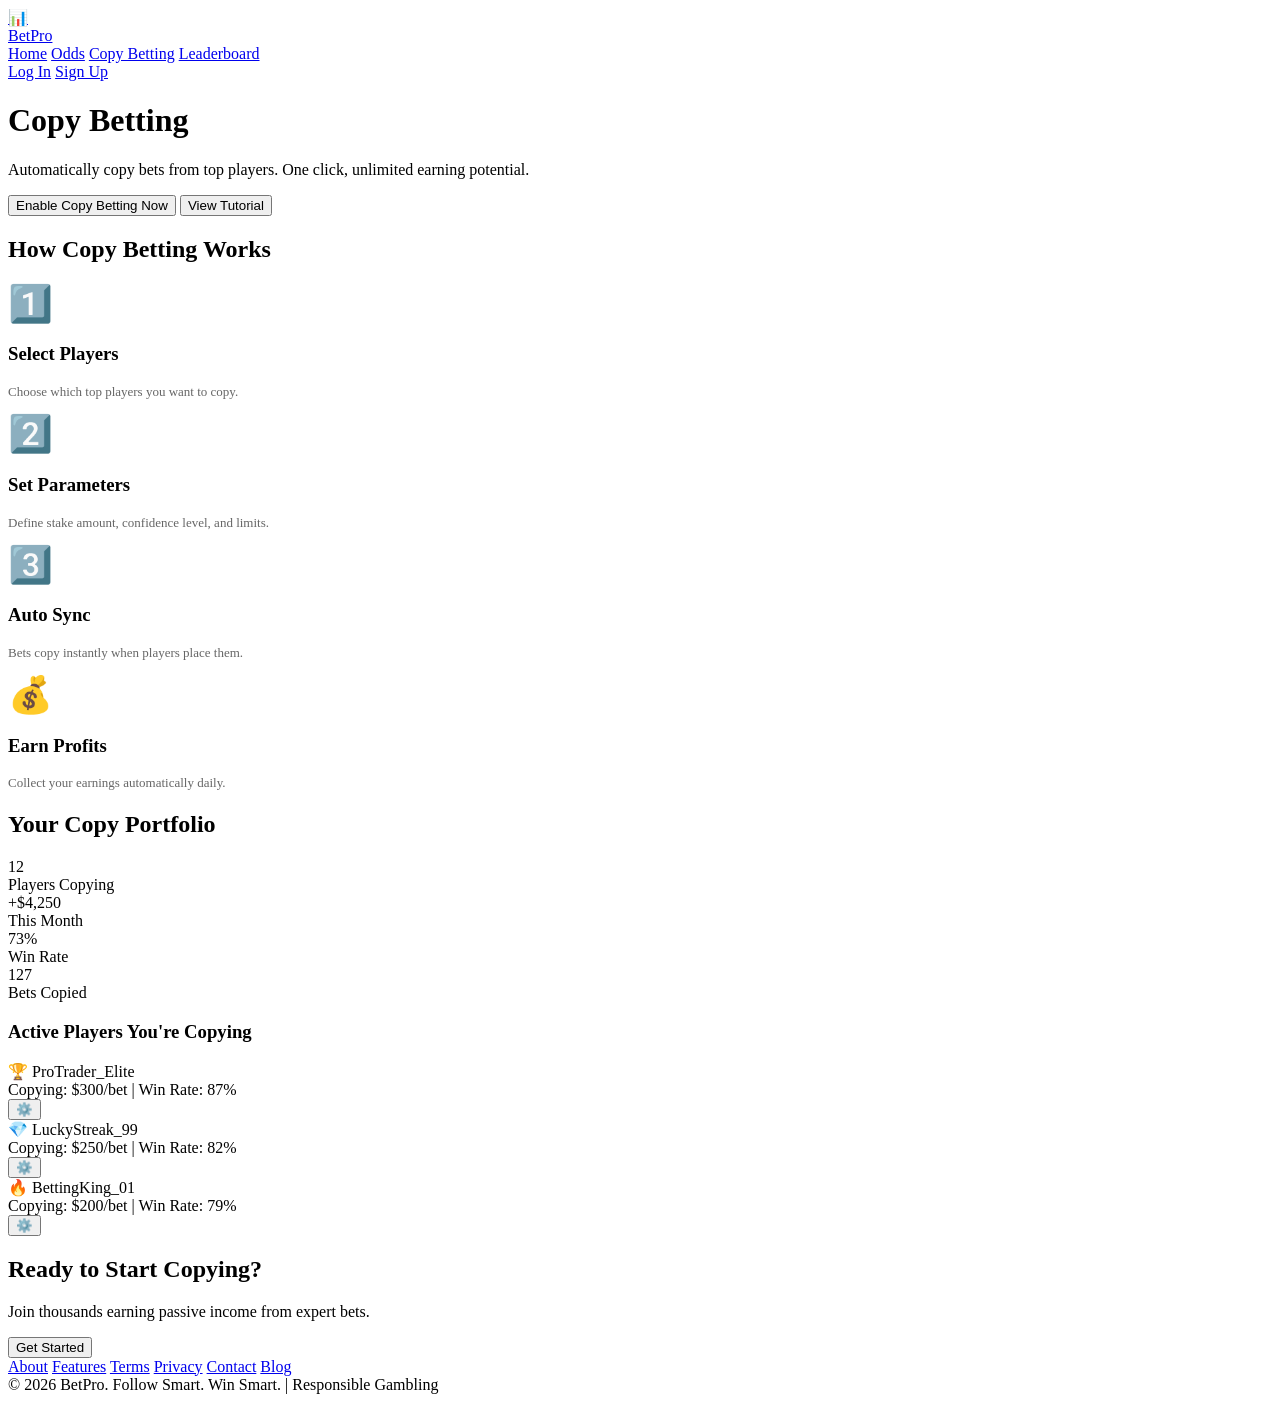
==== copy-betting.html @ 1525efdb "Add files via upload added files today e" ====
<!DOCTYPE html>
<html lang="en">
  <head>
    <meta charset="UTF-8" />
    <meta name="viewport" content="width=device-width, initial-scale=1.0" />
    <title>Copy Betting | BetPro - Automated Betting Strategy</title>
    <meta name="description" content="Automatically copy bets from top-performing players on BetPro. One click, unlimited earning potential." />
    <link rel="stylesheet" href="css/styles.css" />
  </head>
  <body>
    <header>
      <a href="index.html" class="logo">
        <div class="logo-icon">📊</div><span>BetPro</span>
      </a>
      <nav>
        <a href="index.html">Home</a>
        <a href="odds.html">Odds</a>
        <a href="copy-betting.html" class="active">Copy Betting</a>
        <a href="leaderboard.html">Leaderboard</a>
      </nav>
      <div class="nav-buttons">
        <a href="login.html" class="btn-login">Log In</a>
        <a href="signup.html" class="btn-signup">Sign Up</a>
      </div>
    </header>
    <main>
      <div class="container max-width">
        <h1>Copy <span class="highlight">Betting</span></h1>
        <p class="subtitle">Automatically copy bets from top players. One click, unlimited earning potential.</p>
        <div class="cta-container">
          <button type="button" class="btn btn-primary">Enable Copy Betting Now</button>
          <button type="button" class="btn btn-secondary">View Tutorial</button>
        </div>
        <section class="section">
          <h2 class="section-title">How Copy Betting Works</h2>
          <div class="features">
            <div class="feature">
              <div style="font-size: 36px; margin-bottom: 10px;">1️⃣</div>
              <h3>Select Players</h3>
              <p style="font-size: 13px; color: #666; margin-top: 8px;">Choose which top players you want to copy.</p>
            </div>
            <div class="feature">
              <div style="font-size: 36px; margin-bottom: 10px;">2️⃣</div>
              <h3>Set Parameters</h3>
              <p style="font-size: 13px; color: #666; margin-top: 8px;">Define stake amount, confidence level, and limits.</p>
            </div>
            <div class="feature">
              <div style="font-size: 36px; margin-bottom: 10px;">3️⃣</div>
              <h3>Auto Sync</h3>
              <p style="font-size: 13px; color: #666; margin-top: 8px;">Bets copy instantly when players place them.</p>
            </div>
            <div class="feature">
              <div style="font-size: 36px; margin-bottom: 10px;">💰</div>
              <h3>Earn Profits</h3>
              <p style="font-size: 13px; color: #666; margin-top: 8px;">Collect your earnings automatically daily.</p>
            </div>
          </div>
        </section>
        <section class="section">
          <h2 class="section-title">Your Copy Portfolio</h2>
          <div class="portfolio-wrapper">
            <div class="stats-grid">
              <div class="stat-card stat-card-purple">
                <div class="stat-card-value">12</div>
                <div class="stat-card-label">Players Copying</div>
              </div>
              <div class="stat-card stat-card-green">
                <div class="stat-card-value">+$4,250</div>
                <div class="stat-card-label">This Month</div>
              </div>
              <div class="stat-card stat-card-orange">
                <div class="stat-card-value">73%</div>
                <div class="stat-card-label">Win Rate</div>
              </div>
              <div class="stat-card stat-card-blue">
                <div class="stat-card-value">127</div>
                <div class="stat-card-label">Bets Copied</div>
              </div>
            </div>
            <h3 class="portfolio-title">Active Players You're Copying</h3>
            <div class="portfolio-players">
              <div class="player-copy-row">
                <div>
                  <div class="player-copy-name">🏆 ProTrader_Elite</div>
                  <div class="player-copy-stats">Copying: $300/bet | Win Rate: 87%</div>
                </div>
                <button type="button" class="btn btn-small filter-btn">⚙️</button>
              </div>
              <div class="player-copy-row">
                <div>
                  <div class="player-copy-name">💎 LuckyStreak_99</div>
                  <div class="player-copy-stats">Copying: $250/bet | Win Rate: 82%</div>
                </div>
                <button type="button" class="btn btn-small filter-btn">⚙️</button>
              </div>
              <div class="player-copy-row">
                <div>
                  <div class="player-copy-name">🔥 BettingKing_01</div>
                  <div class="player-copy-stats">Copying: $200/bet | Win Rate: 79%</div>
                </div>
                <button type="button" class="btn btn-small filter-btn">⚙️</button>
              </div>
            </div>
          </div>
        </section>
        <section class="section cta-section">
          <h2>Ready to Start Copying?</h2>
          <p>Join thousands earning passive income from expert bets.</p>
          <button type="button" class="btn btn-primary btn-on-gradient">Get Started</button>
        </section>
      </div>
    </main>
    <footer>
      <div class="footer-content">
        <div class="footer-links">
          <a href="about.html">About</a>
          <a href="features.html">Features</a>
          <a href="#terms">Terms</a>
          <a href="#privacy">Privacy</a>
          <a href="#contact">Contact</a>
          <a href="#blog">Blog</a>
        </div>
        <div class="footer-bottom">© 2026 BetPro. Follow Smart. Win Smart. | Responsible Gambling</div>
      </div>
    </footer>
  </body>
</html>
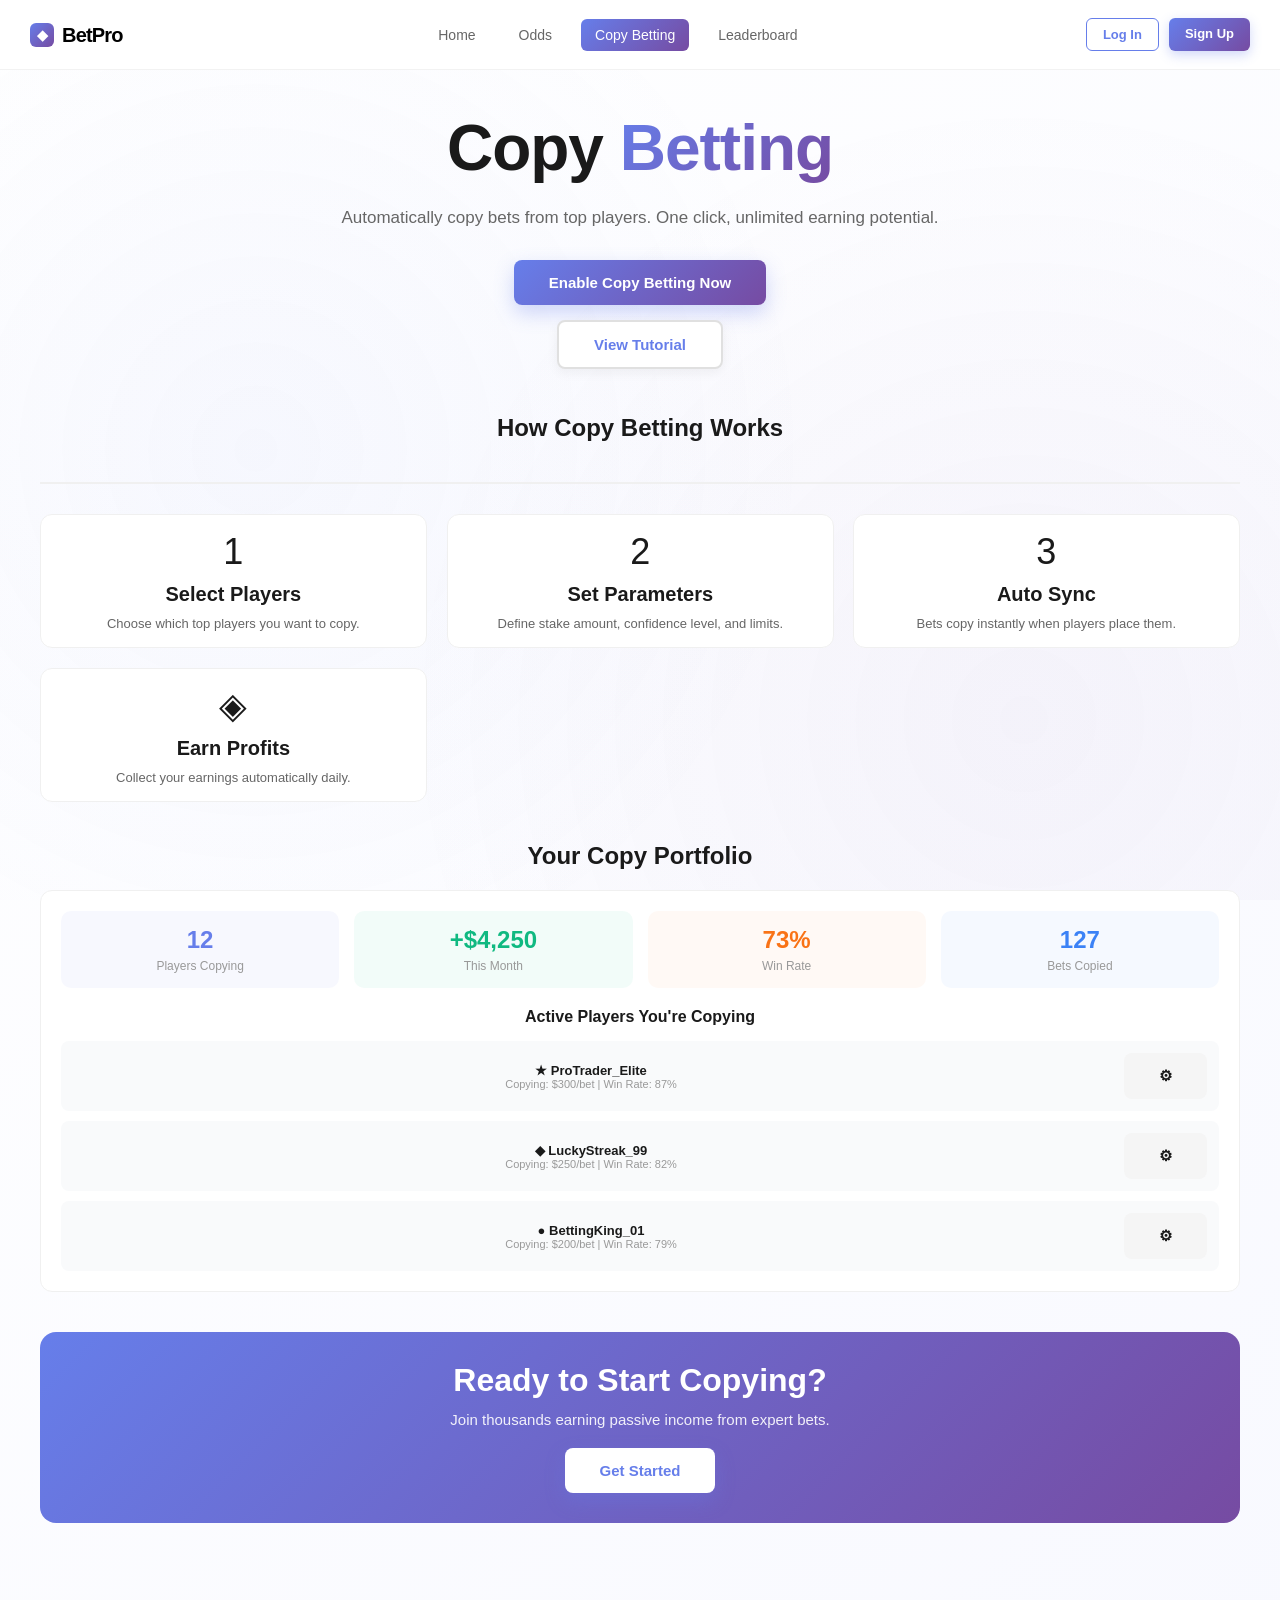
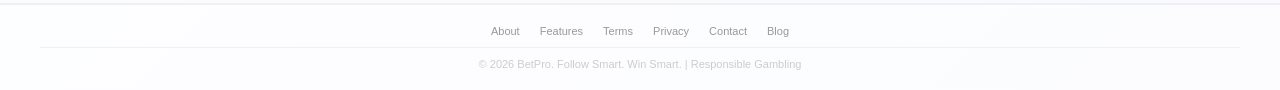
==== commit bd6c6219: "Update copy-betting.html" ====
--- a/copy-betting.html
+++ b/copy-betting.html
@@ -1,16 +1,20 @@
-<!DOCTYPE html>
+<!doctype html>
 <html lang="en">
   <head>
     <meta charset="UTF-8" />
     <meta name="viewport" content="width=device-width, initial-scale=1.0" />
     <title>Copy Betting | BetPro - Automated Betting Strategy</title>
-    <meta name="description" content="Automatically copy bets from top-performing players on BetPro. One click, unlimited earning potential." />
+    <meta
+      name="description"
+      content="Automatically copy bets from top-performing players on BetPro. One click, unlimited earning potential."
+    />
     <link rel="stylesheet" href="css/styles.css" />
   </head>
   <body>
     <header>
       <a href="index.html" class="logo">
-        <div class="logo-icon">📊</div><span>BetPro</span>
+        <div class="logo-icon">◆</div>
+        <span>BetPro</span>
       </a>
       <nav>
         <a href="index.html">Home</a>
@@ -26,33 +30,46 @@
     <main>
       <div class="container max-width">
         <h1>Copy <span class="highlight">Betting</span></h1>
-        <p class="subtitle">Automatically copy bets from top players. One click, unlimited earning potential.</p>
+        <p class="subtitle">
+          Automatically copy bets from top players. One click, unlimited earning
+          potential.
+        </p>
         <div class="cta-container">
-          <button type="button" class="btn btn-primary">Enable Copy Betting Now</button>
+          <button type="button" class="btn btn-primary">
+            Enable Copy Betting Now
+          </button>
           <button type="button" class="btn btn-secondary">View Tutorial</button>
         </div>
         <section class="section">
           <h2 class="section-title">How Copy Betting Works</h2>
           <div class="features">
             <div class="feature">
-              <div style="font-size: 36px; margin-bottom: 10px;">1️⃣</div>
+              <div style="font-size: 36px; margin-bottom: 10px">1</div>
               <h3>Select Players</h3>
-              <p style="font-size: 13px; color: #666; margin-top: 8px;">Choose which top players you want to copy.</p>
+              <p style="font-size: 13px; color: #666; margin-top: 8px">
+                Choose which top players you want to copy.
+              </p>
             </div>
             <div class="feature">
-              <div style="font-size: 36px; margin-bottom: 10px;">2️⃣</div>
+              <div style="font-size: 36px; margin-bottom: 10px">2</div>
               <h3>Set Parameters</h3>
-              <p style="font-size: 13px; color: #666; margin-top: 8px;">Define stake amount, confidence level, and limits.</p>
+              <p style="font-size: 13px; color: #666; margin-top: 8px">
+                Define stake amount, confidence level, and limits.
+              </p>
             </div>
             <div class="feature">
-              <div style="font-size: 36px; margin-bottom: 10px;">3️⃣</div>
+              <div style="font-size: 36px; margin-bottom: 10px">3</div>
               <h3>Auto Sync</h3>
-              <p style="font-size: 13px; color: #666; margin-top: 8px;">Bets copy instantly when players place them.</p>
+              <p style="font-size: 13px; color: #666; margin-top: 8px">
+                Bets copy instantly when players place them.
+              </p>
             </div>
             <div class="feature">
-              <div style="font-size: 36px; margin-bottom: 10px;">💰</div>
+              <div style="font-size: 36px; margin-bottom: 10px">◈</div>
               <h3>Earn Profits</h3>
-              <p style="font-size: 13px; color: #666; margin-top: 8px;">Collect your earnings automatically daily.</p>
+              <p style="font-size: 13px; color: #666; margin-top: 8px">
+                Collect your earnings automatically daily.
+              </p>
             </div>
           </div>
         </section>
@@ -81,24 +98,36 @@
             <div class="portfolio-players">
               <div class="player-copy-row">
                 <div>
-                  <div class="player-copy-name">🏆 ProTrader_Elite</div>
-                  <div class="player-copy-stats">Copying: $300/bet | Win Rate: 87%</div>
+                  <div class="player-copy-name">★ ProTrader_Elite</div>
+                  <div class="player-copy-stats">
+                    Copying: $300/bet | Win Rate: 87%
+                  </div>
                 </div>
-                <button type="button" class="btn btn-small filter-btn">⚙️</button>
+                <button type="button" class="btn btn-small filter-btn">
+                  ⚙
+                </button>
               </div>
               <div class="player-copy-row">
                 <div>
-                  <div class="player-copy-name">💎 LuckyStreak_99</div>
-                  <div class="player-copy-stats">Copying: $250/bet | Win Rate: 82%</div>
+                  <div class="player-copy-name">◆ LuckyStreak_99</div>
+                  <div class="player-copy-stats">
+                    Copying: $250/bet | Win Rate: 82%
+                  </div>
                 </div>
-                <button type="button" class="btn btn-small filter-btn">⚙️</button>
+                <button type="button" class="btn btn-small filter-btn">
+                  ⚙
+                </button>
               </div>
               <div class="player-copy-row">
                 <div>
-                  <div class="player-copy-name">🔥 BettingKing_01</div>
-                  <div class="player-copy-stats">Copying: $200/bet | Win Rate: 79%</div>
+                  <div class="player-copy-name">● BettingKing_01</div>
+                  <div class="player-copy-stats">
+                    Copying: $200/bet | Win Rate: 79%
+                  </div>
                 </div>
-                <button type="button" class="btn btn-small filter-btn">⚙️</button>
+                <button type="button" class="btn btn-small filter-btn">
+                  ⚙
+                </button>
               </div>
             </div>
           </div>
@@ -106,7 +135,9 @@
         <section class="section cta-section">
           <h2>Ready to Start Copying?</h2>
           <p>Join thousands earning passive income from expert bets.</p>
-          <button type="button" class="btn btn-primary btn-on-gradient">Get Started</button>
+          <button type="button" class="btn btn-primary btn-on-gradient">
+            Get Started
+          </button>
         </section>
       </div>
     </main>
@@ -120,7 +151,9 @@
           <a href="#contact">Contact</a>
           <a href="#blog">Blog</a>
         </div>
-        <div class="footer-bottom">© 2026 BetPro. Follow Smart. Win Smart. | Responsible Gambling</div>
+        <div class="footer-bottom">
+          © 2026 BetPro. Follow Smart. Win Smart. | Responsible Gambling
+        </div>
       </div>
     </footer>
   </body>
--- a/css/styles.css
+++ b/css/styles.css
@@ -0,0 +1,1590 @@
+/* ==================== GLOBAL STYLES ==================== */
+* {
+  margin: 0;
+  padding: 0;
+  box-sizing: border-box;
+}
+
+html,
+body {
+  width: 100%;
+  font-family:
+    -apple-system, BlinkMacSystemFont, "Segoe UI", Roboto, sans-serif;
+  background: linear-gradient(135deg, #ffffff 0%, #f8f9ff 100%);
+  color: #1a1a1a;
+}
+
+body {
+  display: flex;
+  flex-direction: column;
+  min-height: 100vh;
+  position: relative;
+  overflow-x: hidden;
+}
+
+body::before {
+  content: "";
+  position: fixed;
+  top: 0;
+  left: 0;
+  width: 100%;
+  height: 100%;
+  background:
+    radial-gradient(
+      circle at 20% 50%,
+      rgba(102, 126, 234, 0.05) 0%,
+      transparent 50%
+    ),
+    radial-gradient(
+      circle at 80% 80%,
+      rgba(118, 75, 162, 0.05) 0%,
+      transparent 50%
+    );
+  pointer-events: none;
+  z-index: 1;
+  animation: gradientShift 15s ease-in-out infinite;
+}
+
+@keyframes gradientShift {
+  0%,
+  100% {
+    transform: scale(1) translate(0, 0);
+  }
+  50% {
+    transform: scale(1.05) translate(10px, -10px);
+  }
+}
+
+/* ==================== HEADER & NAVIGATION ==================== */
+header {
+  position: sticky;
+  top: 0;
+  width: 100%;
+  padding: 16px 15px;
+  display: flex;
+  justify-content: space-between;
+  align-items: center;
+  gap: 20px;
+  z-index: 100;
+  background: rgba(255, 255, 255, 0.95);
+  backdrop-filter: blur(10px);
+  border-bottom: 1px solid rgba(0, 0, 0, 0.05);
+  animation: slideDown 0.6s ease-out;
+}
+
+@keyframes slideDown {
+  from {
+    opacity: 0;
+    transform: translateY(-20px);
+  }
+  to {
+    opacity: 1;
+    transform: translateY(0);
+  }
+}
+
+.logo {
+  font-size: 18px;
+  font-weight: 800;
+  letter-spacing: -0.8px;
+  text-decoration: none;
+  color: #000;
+  position: relative;
+  display: flex;
+  align-items: center;
+  gap: 8px;
+  animation: fadeInScale 0.8s ease-out 0.1s both;
+  flex-shrink: 0;
+}
+
+.logo-icon {
+  width: 24px;
+  height: 24px;
+  background: linear-gradient(135deg, #667eea 0%, #764ba2 100%);
+  border-radius: 6px;
+  display: flex;
+  align-items: center;
+  justify-content: center;
+  font-weight: 900;
+  color: white;
+  font-size: 14px;
+}
+
+@keyframes fadeInScale {
+  from {
+    opacity: 0;
+    transform: scale(0.8);
+  }
+  to {
+    opacity: 1;
+    transform: scale(1);
+  }
+}
+
+nav {
+  display: flex;
+  justify-content: center;
+  flex-wrap: wrap;
+  gap: 8px;
+  flex: 1;
+}
+
+nav a {
+  color: #666;
+  text-decoration: none;
+  font-size: 13px;
+  font-weight: 500;
+  transition: all 0.3s ease;
+  position: relative;
+  padding: 6px 12px;
+  border-radius: 6px;
+  animation: fadeInUp 0.6s ease-out both;
+}
+
+nav a:nth-child(1) {
+  animation-delay: 0.2s;
+}
+nav a:nth-child(2) {
+  animation-delay: 0.3s;
+}
+nav a:nth-child(3) {
+  animation-delay: 0.4s;
+}
+nav a:nth-child(4) {
+  animation-delay: 0.5s;
+}
+
+@keyframes fadeInUp {
+  from {
+    opacity: 0;
+    transform: translateY(10px);
+  }
+  to {
+    opacity: 1;
+    transform: translateY(0);
+  }
+}
+
+nav a:hover {
+  background: rgba(102, 126, 234, 0.1);
+  color: #667eea;
+  transform: translateY(-2px);
+}
+
+nav a.active {
+  background: linear-gradient(135deg, #667eea 0%, #764ba2 100%);
+  color: white;
+}
+
+.nav-buttons {
+  display: flex;
+  gap: 10px;
+  flex-shrink: 0;
+  animation: fadeInUp 0.6s ease-out 0.6s both;
+}
+
+.btn-login,
+.btn-signup {
+  padding: 8px 16px;
+  border-radius: 6px;
+  font-size: 13px;
+  font-weight: 600;
+  border: none;
+  cursor: pointer;
+  transition: all 0.3s ease;
+  text-decoration: none;
+  display: inline-block;
+}
+
+.btn-login {
+  background: transparent;
+  color: #667eea;
+  border: 1.5px solid #667eea;
+}
+
+.btn-login:hover {
+  background: #667eea;
+  color: white;
+  transform: translateY(-2px);
+}
+
+.btn-signup {
+  background: linear-gradient(135deg, #667eea 0%, #764ba2 100%);
+  color: white;
+  box-shadow: 0 4px 12px rgba(102, 126, 234, 0.3);
+}
+
+.btn-signup:hover {
+  transform: translateY(-2px);
+  box-shadow: 0 6px 16px rgba(102, 126, 234, 0.4);
+}
+
+/* ==================== MAIN CONTENT ==================== */
+main {
+  flex: 1;
+  display: flex;
+  justify-content: center;
+  align-items: flex-start;
+  padding: 30px 15px;
+  width: 100%;
+  position: relative;
+  z-index: 10;
+}
+
+.container {
+  text-align: center;
+  max-width: 100%;
+  width: 100%;
+  z-index: 10;
+  position: relative;
+}
+
+h1 {
+  font-size: 36px;
+  font-weight: 900;
+  line-height: 1.2;
+  margin-bottom: 16px;
+  letter-spacing: -1px;
+  word-break: break-word;
+  animation: textReveal 0.8s ease-out 0.2s both;
+}
+
+@keyframes textReveal {
+  from {
+    opacity: 0;
+    transform: translateY(20px) scale(0.98);
+  }
+  to {
+    opacity: 1;
+    transform: translateY(0) scale(1);
+  }
+}
+
+h2 {
+  font-size: 28px;
+  font-weight: 800;
+  margin-bottom: 12px;
+  color: #1a1a1a;
+}
+
+h3 {
+  font-size: 20px;
+  font-weight: 700;
+  margin-bottom: 10px;
+  color: #1a1a1a;
+}
+
+.highlight {
+  background: linear-gradient(135deg, #667eea 0%, #764ba2 100%);
+  -webkit-background-clip: text;
+  -webkit-text-fill-color: transparent;
+  background-clip: text;
+  display: inline-block;
+}
+
+.subtitle {
+  font-size: 15px;
+  color: #666;
+  margin-bottom: 24px;
+  line-height: 1.5;
+  font-weight: 300;
+  animation: fadeInUp 0.6s ease-out 0.3s both;
+  padding: 0 10px;
+}
+
+/* ==================== BUTTONS ==================== */
+.cta-container {
+  display: flex;
+  flex-direction: column;
+  gap: 10px;
+  justify-content: center;
+  margin-bottom: 40px;
+  animation: fadeInUp 0.6s ease-out 0.4s both;
+}
+
+.btn {
+  padding: 13px 30px;
+  border-radius: 8px;
+  font-size: 15px;
+  font-weight: 600;
+  border: none;
+  cursor: pointer;
+  text-decoration: none;
+  display: inline-block;
+  position: relative;
+  overflow: hidden;
+  transition: all 0.3s ease;
+  width: 100%;
+  max-width: 280px;
+  margin: 0 auto;
+}
+
+.btn::before {
+  content: "";
+  position: absolute;
+  top: 0;
+  left: -100%;
+  width: 100%;
+  height: 100%;
+  background: rgba(255, 255, 255, 0.2);
+  transition: left 0.4s cubic-bezier(0.34, 1.56, 0.64, 1);
+  z-index: 1;
+}
+
+.btn:hover::before {
+  left: 100%;
+}
+
+.btn-primary {
+  background: linear-gradient(135deg, #667eea 0%, #764ba2 100%);
+  color: white;
+  box-shadow: 0 8px 20px rgba(102, 126, 234, 0.3);
+}
+
+.btn-primary:hover {
+  transform: translateY(-3px);
+  box-shadow: 0 12px 30px rgba(102, 126, 234, 0.4);
+}
+
+.btn-secondary {
+  background: white;
+  color: #667eea;
+  border: 2px solid #e0e0e0;
+  box-shadow: 0 4px 12px rgba(0, 0, 0, 0.05);
+}
+
+.btn-secondary:hover {
+  border-color: #667eea;
+  background: rgba(102, 126, 234, 0.05);
+  transform: translateY(-3px);
+}
+
+.btn-small {
+  padding: 8px 16px;
+  font-size: 13px;
+  max-width: none;
+  width: auto;
+}
+
+.btn-outline {
+  background: transparent;
+  border: 2px solid #667eea;
+  color: #667eea;
+}
+
+.btn-outline:hover {
+  background: #667eea;
+  color: white;
+}
+
+/* ==================== FEATURES & CARDS ==================== */
+.features {
+  display: grid;
+  grid-template-columns: 1fr;
+  gap: 16px;
+  margin-top: 35px;
+  padding-top: 30px;
+  border-top: 2px solid #f0f0f0;
+  animation: fadeIn 0.6s ease-out 0.5s both;
+}
+
+@keyframes fadeIn {
+  from {
+    opacity: 0;
+  }
+  to {
+    opacity: 1;
+  }
+}
+
+.feature,
+.card {
+  text-align: center;
+  position: relative;
+  animation: scaleUp 0.5s cubic-bezier(0.34, 1.56, 0.64, 1) both;
+  transition: all 0.3s ease;
+  padding: 16px;
+  border-radius: 12px;
+  min-height: auto;
+  background: white;
+  border: 1px solid #f0f0f0;
+}
+
+.feature:nth-child(1) {
+  animation-delay: 0.55s;
+}
+.feature:nth-child(2) {
+  animation-delay: 0.65s;
+}
+.feature:nth-child(3) {
+  animation-delay: 0.75s;
+}
+.feature:nth-child(4) {
+  animation-delay: 0.85s;
+}
+.feature:nth-child(5) {
+  animation-delay: 0.95s;
+}
+.feature:nth-child(6) {
+  animation-delay: 1.05s;
+}
+
+@keyframes scaleUp {
+  from {
+    opacity: 0;
+    transform: scale(0.9) translateY(15px);
+  }
+  to {
+    opacity: 1;
+    transform: scale(1) translateY(0);
+  }
+}
+
+.feature::before {
+  content: "";
+  position: absolute;
+  top: 0;
+  left: 0;
+  right: 0;
+  bottom: 0;
+  background: linear-gradient(
+    135deg,
+    rgba(102, 126, 234, 0.08) 0%,
+    rgba(118, 75, 162, 0.08) 100%
+  );
+  border-radius: 12px;
+  opacity: 0;
+  transition: opacity 0.3s ease;
+  z-index: -1;
+}
+
+.feature-number {
+  font-size: 28px;
+  font-weight: 900;
+  background: linear-gradient(135deg, #667eea 0%, #764ba2 100%);
+  -webkit-background-clip: text;
+  -webkit-text-fill-color: transparent;
+  background-clip: text;
+  margin-bottom: 8px;
+  display: inline-block;
+}
+
+.feature-text {
+  font-size: 13px;
+  color: #666;
+  font-weight: 500;
+  word-break: break-word;
+}
+
+/* ==================== ODDS CARDS ==================== */
+.odds-grid {
+  display: grid;
+  grid-template-columns: 1fr;
+  gap: 15px;
+  margin-top: 25px;
+}
+
+.odds-card {
+  background: white;
+  border: 1.5px solid #f0f0f0;
+  border-radius: 12px;
+  padding: 16px;
+  transition: all 0.3s ease;
+  animation: scaleUp 0.5s cubic-bezier(0.34, 1.56, 0.64, 1) both;
+}
+
+.odds-card:hover {
+  border-color: #667eea;
+  box-shadow: 0 8px 24px rgba(102, 126, 234, 0.15);
+  transform: translateY(-4px);
+}
+
+.odds-header {
+  display: flex;
+  justify-content: space-between;
+  align-items: flex-start;
+  margin-bottom: 12px;
+  gap: 10px;
+}
+
+.player-info {
+  text-align: left;
+  flex: 1;
+}
+
+.player-name {
+  font-weight: 700;
+  color: #1a1a1a;
+  font-size: 14px;
+  margin-bottom: 4px;
+}
+
+.player-stats {
+  font-size: 12px;
+  color: #999;
+  display: flex;
+  gap: 10px;
+}
+
+.stat-badge {
+  background: rgba(102, 126, 234, 0.1);
+  color: #667eea;
+  padding: 2px 8px;
+  border-radius: 4px;
+  font-weight: 600;
+}
+
+.odds-value {
+  text-align: right;
+}
+
+.odds-rate {
+  font-size: 18px;
+  font-weight: 900;
+  background: linear-gradient(135deg, #667eea 0%, #764ba2 100%);
+  -webkit-background-clip: text;
+  -webkit-text-fill-color: transparent;
+  background-clip: text;
+}
+
+.odds-type {
+  font-size: 12px;
+  color: #999;
+  margin-top: 2px;
+}
+
+.odds-details {
+  margin-top: 12px;
+  padding-top: 12px;
+  border-top: 1px solid #f0f0f0;
+  text-align: left;
+}
+
+.detail-row {
+  display: flex;
+  justify-content: space-between;
+  font-size: 12px;
+  margin-bottom: 6px;
+  gap: 10px;
+}
+
+.detail-label {
+  color: #999;
+  font-weight: 500;
+}
+
+.detail-value {
+  color: #1a1a1a;
+  font-weight: 600;
+}
+
+.odds-highlight {
+  font-size: 16px;
+  color: #667eea;
+  font-weight: 900;
+}
+
+.text-success {
+  color: #10b981;
+}
+
+.text-danger {
+  color: #ef4444;
+}
+
+.text-warning {
+  color: #f59e0b;
+}
+
+.text-primary {
+  color: #667eea;
+}
+
+.font-bold {
+  font-weight: 700;
+}
+
+.odds-actions {
+  margin-top: 12px;
+  display: flex;
+  gap: 10px;
+}
+
+.odds-actions button {
+  flex: 1;
+  padding: 8px 12px;
+  border-radius: 6px;
+  border: none;
+  font-size: 12px;
+  font-weight: 600;
+  cursor: pointer;
+  transition: all 0.3s ease;
+}
+
+.copy-btn {
+  background: rgba(102, 126, 234, 0.15);
+  color: #667eea;
+}
+
+.copy-btn:hover {
+  background: #667eea;
+  color: white;
+}
+
+.view-btn {
+  background: #f5f5f5;
+  color: #1a1a1a;
+}
+
+.view-btn:hover {
+  background: #e0e0e0;
+}
+
+/* ==================== LEADERBOARD ==================== */
+.leaderboard {
+  background: white;
+  border-radius: 12px;
+  overflow: hidden;
+  border: 1.5px solid #f0f0f0;
+  animation: scaleUp 0.5s cubic-bezier(0.34, 1.56, 0.64, 1) both;
+}
+
+.lb-header {
+  background: linear-gradient(135deg, #667eea 0%, #764ba2 100%);
+  color: white;
+  padding: 16px;
+  font-weight: 700;
+  text-align: center;
+}
+
+.lb-row {
+  display: grid;
+  grid-template-columns: 50px 1fr auto;
+  gap: 12px;
+  padding: 14px 16px;
+  border-bottom: 1px solid #f0f0f0;
+  align-items: center;
+  transition: all 0.3s ease;
+}
+
+.lb-row:last-child {
+  border-bottom: none;
+}
+
+.lb-row:hover {
+  background: rgba(102, 126, 234, 0.05);
+}
+
+.rank {
+  font-weight: 900;
+  font-size: 18px;
+  text-align: center;
+  background: linear-gradient(135deg, #667eea 0%, #764ba2 100%);
+  -webkit-background-clip: text;
+  -webkit-text-fill-color: transparent;
+  background-clip: text;
+}
+
+.lb-info {
+  text-align: left;
+}
+
+.lb-name {
+  font-weight: 700;
+  font-size: 13px;
+  color: #1a1a1a;
+}
+
+.lb-stats {
+  font-size: 11px;
+  color: #999;
+  margin-top: 2px;
+}
+
+.lb-value {
+  font-weight: 700;
+  font-size: 16px;
+  background: linear-gradient(135deg, #667eea 0%, #764ba2 100%);
+  -webkit-background-clip: text;
+  -webkit-text-fill-color: transparent;
+  background-clip: text;
+}
+
+/* ==================== FOOTER ==================== */
+footer {
+  width: 100%;
+  padding: 20px 15px;
+  text-align: center;
+  font-size: 11px;
+  color: #999;
+  border-top: 2px solid #f0f0f0;
+  background: rgba(255, 255, 255, 0.5);
+  animation: fadeIn 0.6s ease-out 0.8s both;
+  margin-top: auto;
+}
+
+.footer-content {
+  max-width: 1200px;
+  margin: 0 auto;
+}
+
+.footer-links {
+  display: flex;
+  justify-content: center;
+  gap: 20px;
+  margin-bottom: 10px;
+  flex-wrap: wrap;
+}
+
+.footer-links a {
+  color: #999;
+  text-decoration: none;
+  transition: color 0.3s ease;
+}
+
+.footer-links a:hover {
+  color: #667eea;
+}
+
+.footer-bottom {
+  border-top: 1px solid #f0f0f0;
+  padding-top: 10px;
+  color: #ccc;
+}
+
+/* ==================== RESPONSIVE DESIGN ==================== */
+@media (max-width: 599px) {
+  header {
+    padding: 12px 12px;
+    gap: 12px;
+    flex-wrap: wrap;
+  }
+
+  .logo {
+    font-size: 16px;
+  }
+
+  .logo-icon {
+    width: 22px;
+    height: 22px;
+    font-size: 12px;
+  }
+
+  nav {
+    gap: 6px;
+    order: 3;
+    flex-basis: 100%;
+  }
+
+  nav a {
+    font-size: 12px;
+    padding: 5px 10px;
+  }
+
+  .nav-buttons {
+    gap: 8px;
+    order: 2;
+  }
+
+  .btn-login,
+  .btn-signup {
+    padding: 7px 14px;
+    font-size: 12px;
+  }
+
+  main {
+    padding: 20px 12px;
+  }
+
+  h1 {
+    font-size: 28px;
+    margin-bottom: 12px;
+  }
+
+  h2 {
+    font-size: 22px;
+  }
+
+  .subtitle {
+    font-size: 13px;
+    margin-bottom: 18px;
+  }
+
+  .cta-container {
+    gap: 8px;
+    margin-bottom: 28px;
+  }
+
+  .btn {
+    padding: 11px 24px;
+    font-size: 13px;
+    max-width: 100%;
+  }
+
+  .features {
+    gap: 12px;
+    margin-top: 25px;
+    padding-top: 20px;
+  }
+
+  .feature {
+    padding: 12px;
+  }
+
+  .feature-number {
+    font-size: 22px;
+  }
+
+  .feature-text {
+    font-size: 11px;
+  }
+
+  .odds-card {
+    padding: 12px;
+  }
+
+  .odds-header {
+    flex-direction: column;
+    align-items: flex-start;
+  }
+
+  .odds-value {
+    align-self: flex-start;
+  }
+
+  .lb-row {
+    grid-template-columns: 40px 1fr auto;
+    gap: 10px;
+    padding: 12px;
+  }
+
+  .rank {
+    font-size: 16px;
+  }
+
+  .lb-name {
+    font-size: 12px;
+  }
+
+  .lb-value {
+    font-size: 14px;
+  }
+
+  footer {
+    padding: 16px 12px;
+    font-size: 10px;
+  }
+
+  .footer-links {
+    gap: 12px;
+  }
+}
+
+@media (min-width: 600px) and (max-width: 899px) {
+  header {
+    padding: 16px 20px;
+    gap: 15px;
+  }
+
+  .logo {
+    font-size: 18px;
+  }
+
+  nav {
+    gap: 10px;
+  }
+
+  nav a {
+    font-size: 13px;
+    padding: 6px 12px;
+  }
+
+  .nav-buttons {
+    gap: 10px;
+  }
+
+  main {
+    padding: 30px 20px;
+  }
+
+  h1 {
+    font-size: 42px;
+  }
+
+  h2 {
+    font-size: 26px;
+  }
+
+  .subtitle {
+    font-size: 15px;
+    margin-bottom: 24px;
+  }
+
+  .cta-container {
+    flex-direction: row;
+    gap: 12px;
+    margin-bottom: 40px;
+  }
+
+  .btn {
+    width: auto;
+    padding: 12px 28px;
+    font-size: 14px;
+    max-width: none;
+  }
+
+  .features {
+    grid-template-columns: repeat(2, 1fr);
+    gap: 16px;
+    margin-top: 35px;
+  }
+
+  .odds-grid {
+    grid-template-columns: repeat(2, 1fr);
+  }
+
+  .lb-row {
+    grid-template-columns: 50px 1fr auto;
+  }
+}
+
+@media (min-width: 900px) {
+  header {
+    padding: 18px 30px;
+    gap: 20px;
+  }
+
+  .logo {
+    font-size: 20px;
+    min-width: 120px;
+  }
+
+  nav {
+    gap: 15px;
+    flex: 1;
+  }
+
+  nav a {
+    font-size: 14px;
+    padding: 8px 14px;
+  }
+
+  main {
+    padding: 40px 30px;
+  }
+
+  h1 {
+    font-size: 64px;
+    margin-bottom: 18px;
+  }
+
+  h2 {
+    font-size: 32px;
+  }
+
+  .subtitle {
+    font-size: 17px;
+    margin-bottom: 30px;
+  }
+
+  .cta-container {
+    gap: 15px;
+    margin-bottom: 45px;
+  }
+
+  .btn {
+    width: auto;
+    padding: 14px 35px;
+    font-size: 15px;
+  }
+
+  .btn-primary:hover {
+    transform: translateY(-4px) scale(1.02);
+  }
+
+  .features {
+    grid-template-columns: repeat(3, 1fr);
+    gap: 20px;
+    margin-top: 40px;
+  }
+
+  .feature:hover::before {
+    opacity: 1;
+  }
+
+  .feature:hover {
+    transform: translateY(-6px) scale(1.03);
+  }
+
+  .odds-grid {
+    grid-template-columns: repeat(3, 1fr);
+  }
+
+  .lb-row {
+    grid-template-columns: 60px 1fr auto;
+  }
+
+  .lb-name {
+    font-size: 14px;
+  }
+
+  .lb-value {
+    font-size: 18px;
+  }
+}
+
+@media (min-width: 1440px) {
+  header {
+    padding: 20px 40px;
+  }
+
+  main {
+    padding: 50px 40px;
+  }
+
+  h1 {
+    font-size: 72px;
+  }
+
+  h2 {
+    font-size: 36px;
+  }
+
+  .subtitle {
+    font-size: 18px;
+  }
+
+  .features {
+    gap: 25px;
+    margin-top: 50px;
+  }
+
+  .odds-grid {
+    grid-template-columns: repeat(4, 1fr);
+  }
+
+  footer {
+    padding: 25px 40px;
+    font-size: 12px;
+  }
+}
+
+/* ==================== UTILITY CLASSES ==================== */
+.max-width {
+  max-width: 1200px;
+  margin: 0 auto;
+  width: 100%;
+}
+
+.section {
+  margin: 40px 0;
+  animation: fadeIn 0.6s ease-out both;
+}
+
+.section-title {
+  font-size: 24px;
+  font-weight: 800;
+  margin-bottom: 20px;
+  text-align: center;
+}
+
+.text-center {
+  text-align: center;
+}
+
+.text-left {
+  text-align: left;
+}
+
+.mt-20 {
+  margin-top: 20px;
+}
+
+.mt-30 {
+  margin-top: 30px;
+}
+
+.mb-20 {
+  margin-bottom: 20px;
+}
+
+.mb-30 {
+  margin-bottom: 30px;
+}
+
+/* ==================== FILTER BAR ==================== */
+.filter-bar {
+  display: flex;
+  gap: 10px;
+  justify-content: center;
+  margin: 25px 0;
+  flex-wrap: wrap;
+}
+
+.filter-btn {
+  background: #f5f5f5;
+  color: #1a1a1a;
+}
+
+.filter-btn.active {
+  background: linear-gradient(135deg, #667eea 0%, #764ba2 100%);
+  color: white;
+}
+
+/* ==================== CTA SECTION ==================== */
+.cta-section {
+  text-align: center;
+  padding: 30px 20px;
+  background: linear-gradient(135deg, #667eea 0%, #764ba2 100%);
+  border-radius: 16px;
+  color: white;
+}
+
+.cta-section h2 {
+  color: white;
+  margin-bottom: 12px;
+}
+
+.cta-section p {
+  color: rgba(255, 255, 255, 0.9);
+  margin-bottom: 20px;
+  font-size: 15px;
+}
+
+.btn-on-gradient {
+  max-width: 200px;
+  background: white !important;
+  color: #667eea !important;
+}
+
+/* ==================== METRICS GRID ==================== */
+.metrics-grid {
+  display: grid;
+  grid-template-columns: repeat(auto-fit, minmax(160px, 1fr));
+  gap: 15px;
+  margin: 25px 0;
+}
+
+.metric-card {
+  background: white;
+  border: 1.5px solid #f0f0f0;
+  border-radius: 12px;
+  padding: 20px;
+  text-align: center;
+}
+
+.metric-value {
+  font-size: 28px;
+  font-weight: 900;
+}
+
+.metric-label {
+  font-size: 12px;
+  color: #999;
+  margin-top: 8px;
+}
+
+/* ==================== ACTIVITY LIST ==================== */
+.activity-list {
+  background: white;
+  border: 1.5px solid #f0f0f0;
+  border-radius: 12px;
+  overflow: hidden;
+}
+
+.activity-row {
+  padding: 16px;
+  border-bottom: 1px solid #f0f0f0;
+  display: grid;
+  grid-template-columns: 1fr auto;
+  gap: 15px;
+  align-items: center;
+}
+
+.activity-row:last-child {
+  border-bottom: none;
+}
+
+.activity-title {
+  font-weight: 700;
+  font-size: 13px;
+}
+
+.activity-meta {
+  font-size: 11px;
+  color: #999;
+  margin-top: 4px;
+}
+
+.activity-amount {
+  font-weight: 700;
+  text-align: right;
+}
+
+/* ==================== PORTFOLIO SECTION ==================== */
+.portfolio-wrapper {
+  background: white;
+  border: 1.5px solid #f0f0f0;
+  border-radius: 12px;
+  padding: 20px;
+  margin-top: 20px;
+}
+
+.stats-grid {
+  display: grid;
+  grid-template-columns: repeat(auto-fit, minmax(140px, 1fr));
+  gap: 15px;
+  margin-bottom: 20px;
+}
+
+.stat-card {
+  text-align: center;
+  padding: 15px;
+  border-radius: 10px;
+}
+
+.stat-card-value {
+  font-size: 24px;
+  font-weight: 900;
+}
+
+.stat-card-label {
+  font-size: 12px;
+  color: #999;
+  margin-top: 5px;
+}
+
+.stat-card-purple { background: rgba(102, 126, 234, 0.05); }
+.stat-card-purple .stat-card-value { color: #667eea; }
+
+.stat-card-green { background: rgba(16, 185, 129, 0.05); }
+.stat-card-green .stat-card-value { color: #10b981; }
+
+.stat-card-orange { background: rgba(251, 146, 60, 0.05); }
+.stat-card-orange .stat-card-value { color: #f97316; }
+
+.stat-card-blue { background: rgba(59, 130, 246, 0.05); }
+.stat-card-blue .stat-card-value { color: #3b82f6; }
+
+.portfolio-title {
+  margin-bottom: 15px;
+  font-size: 16px;
+  font-weight: 700;
+}
+
+.portfolio-players {
+  display: flex;
+  flex-direction: column;
+  gap: 10px;
+}
+
+.player-copy-row {
+  display: grid;
+  grid-template-columns: 1fr auto;
+  gap: 15px;
+  padding: 12px;
+  background: #f9fafb;
+  border-radius: 8px;
+  align-items: center;
+}
+
+.player-copy-name {
+  font-weight: 700;
+  font-size: 13px;
+}
+
+.player-copy-stats {
+  font-size: 11px;
+  color: #999;
+}
+
+/* ==================== AUTH LAYOUT ==================== */
+.auth-header {
+  padding: 14px 24px;
+  display: flex;
+  align-items: center;
+  justify-content: space-between;
+  background: rgba(255, 255, 255, 0.95);
+  backdrop-filter: blur(10px);
+  border-bottom: 1px solid rgba(0, 0, 0, 0.05);
+  position: sticky;
+  top: 0;
+  z-index: 100;
+  animation: slideDown 0.6s ease-out;
+}
+
+.auth-back {
+  font-size: 13px;
+  color: #999;
+  text-decoration: none;
+  font-weight: 500;
+  display: flex;
+  align-items: center;
+  gap: 6px;
+  transition: color 0.2s ease;
+}
+
+.auth-back:hover {
+  color: #667eea;
+}
+
+.auth-main {
+  flex: 1;
+  display: flex;
+  align-items: center;
+  justify-content: center;
+  padding: 40px 15px;
+  position: relative;
+  z-index: 10;
+}
+
+.auth-card {
+  background: white;
+  border: 1.5px solid #f0f0f0;
+  border-radius: 20px;
+  padding: 40px 36px;
+  width: 100%;
+  max-width: 440px;
+  box-shadow: 0 8px 40px rgba(102, 126, 234, 0.1);
+  animation: scaleUp 0.5s cubic-bezier(0.34, 1.56, 0.64, 1) both;
+}
+
+.auth-logo {
+  display: flex;
+  align-items: center;
+  justify-content: center;
+  gap: 10px;
+  margin-bottom: 28px;
+  text-decoration: none;
+}
+
+.auth-logo .logo-icon {
+  width: 36px;
+  height: 36px;
+  font-size: 20px;
+}
+
+.auth-logo-text {
+  font-size: 22px;
+  font-weight: 800;
+  color: #1a1a1a;
+  letter-spacing: -0.8px;
+}
+
+.auth-title {
+  font-size: 26px;
+  font-weight: 900;
+  text-align: center;
+  color: #1a1a1a;
+  margin-bottom: 6px;
+  letter-spacing: -0.5px;
+}
+
+.auth-subtitle {
+  font-size: 14px;
+  color: #999;
+  text-align: center;
+  margin-bottom: 28px;
+  font-weight: 400;
+}
+
+/* ==================== FORM STYLES ==================== */
+.form-group {
+  margin-bottom: 18px;
+}
+
+.form-label {
+  display: block;
+  font-size: 13px;
+  font-weight: 600;
+  color: #444;
+  margin-bottom: 7px;
+}
+
+.form-label .required {
+  color: #ef4444;
+  margin-left: 2px;
+}
+
+.form-input {
+  width: 100%;
+  padding: 12px 14px;
+  border: 1.5px solid #e8e8e8;
+  border-radius: 8px;
+  font-size: 14px;
+  color: #1a1a1a;
+  background: #fafafa;
+  outline: none;
+  transition: all 0.2s ease;
+  font-family: inherit;
+  box-sizing: border-box;
+}
+
+.form-input::placeholder {
+  color: #bbb;
+}
+
+.form-input:hover {
+  border-color: #c0c0c0;
+  background: white;
+}
+
+.form-input:focus {
+  border-color: #667eea;
+  background: white;
+  box-shadow: 0 0 0 3px rgba(102, 126, 234, 0.1);
+}
+
+.input-wrapper {
+  position: relative;
+}
+
+.input-wrapper .form-input {
+  padding-right: 46px;
+}
+
+.input-toggle {
+  position: absolute;
+  right: 12px;
+  top: 50%;
+  transform: translateY(-50%);
+  background: none;
+  border: none;
+  cursor: pointer;
+  font-size: 16px;
+  padding: 4px;
+  color: #bbb;
+  transition: color 0.2s ease;
+  line-height: 1;
+}
+
+.input-toggle:hover {
+  color: #667eea;
+}
+
+.form-row {
+  display: flex;
+  justify-content: space-between;
+  align-items: center;
+  margin-bottom: 22px;
+}
+
+.form-check {
+  display: flex;
+  align-items: center;
+  gap: 8px;
+  font-size: 13px;
+  color: #666;
+  cursor: pointer;
+  user-select: none;
+}
+
+.form-check input[type="checkbox"] {
+  width: 16px;
+  height: 16px;
+  accent-color: #667eea;
+  cursor: pointer;
+  flex-shrink: 0;
+}
+
+.form-link {
+  font-size: 13px;
+  color: #667eea;
+  text-decoration: none;
+  font-weight: 600;
+  transition: color 0.2s ease;
+}
+
+.form-link:hover {
+  color: #764ba2;
+  text-decoration: underline;
+}
+
+.hint-text {
+  font-size: 11px;
+  color: #bbb;
+  margin-top: 6px;
+  transition: color 0.3s ease;
+}
+
+.password-strength {
+  display: flex;
+  gap: 4px;
+  margin-top: 8px;
+}
+
+.strength-bar {
+  height: 3px;
+  flex: 1;
+  background: #f0f0f0;
+  border-radius: 2px;
+  transition: background 0.3s ease;
+}
+
+.btn-auth {
+  width: 100%;
+  padding: 14px;
+  border: none;
+  border-radius: 8px;
+  font-size: 15px;
+  font-weight: 700;
+  cursor: pointer;
+  background: linear-gradient(135deg, #667eea 0%, #764ba2 100%);
+  color: white;
+  box-shadow: 0 4px 16px rgba(102, 126, 234, 0.35);
+  transition: all 0.3s ease;
+  margin-bottom: 18px;
+  font-family: inherit;
+  letter-spacing: 0.2px;
+}
+
+.btn-auth:hover {
+  transform: translateY(-2px);
+  box-shadow: 0 6px 22px rgba(102, 126, 234, 0.45);
+}
+
+.btn-auth:active {
+  transform: translateY(0);
+}
+
+.auth-footer-text {
+  text-align: center;
+  font-size: 13px;
+  color: #999;
+}
+
+.auth-divider {
+  text-align: center;
+  font-size: 12px;
+  color: #ccc;
+  margin: 20px 0;
+  position: relative;
+}
+
+.auth-divider::before,
+.auth-divider::after {
+  content: "";
+  position: absolute;
+  top: 50%;
+  width: 43%;
+  height: 1px;
+  background: #f0f0f0;
+}
+
+.auth-divider::before { left: 0; }
+.auth-divider::after  { right: 0; }
+
+@media (max-width: 599px) {
+  .auth-card {
+    padding: 28px 20px;
+    border-radius: 16px;
+  }
+
+  .auth-title {
+    font-size: 22px;
+  }
+
+  .auth-header {
+    padding: 12px 16px;
+  }
+}
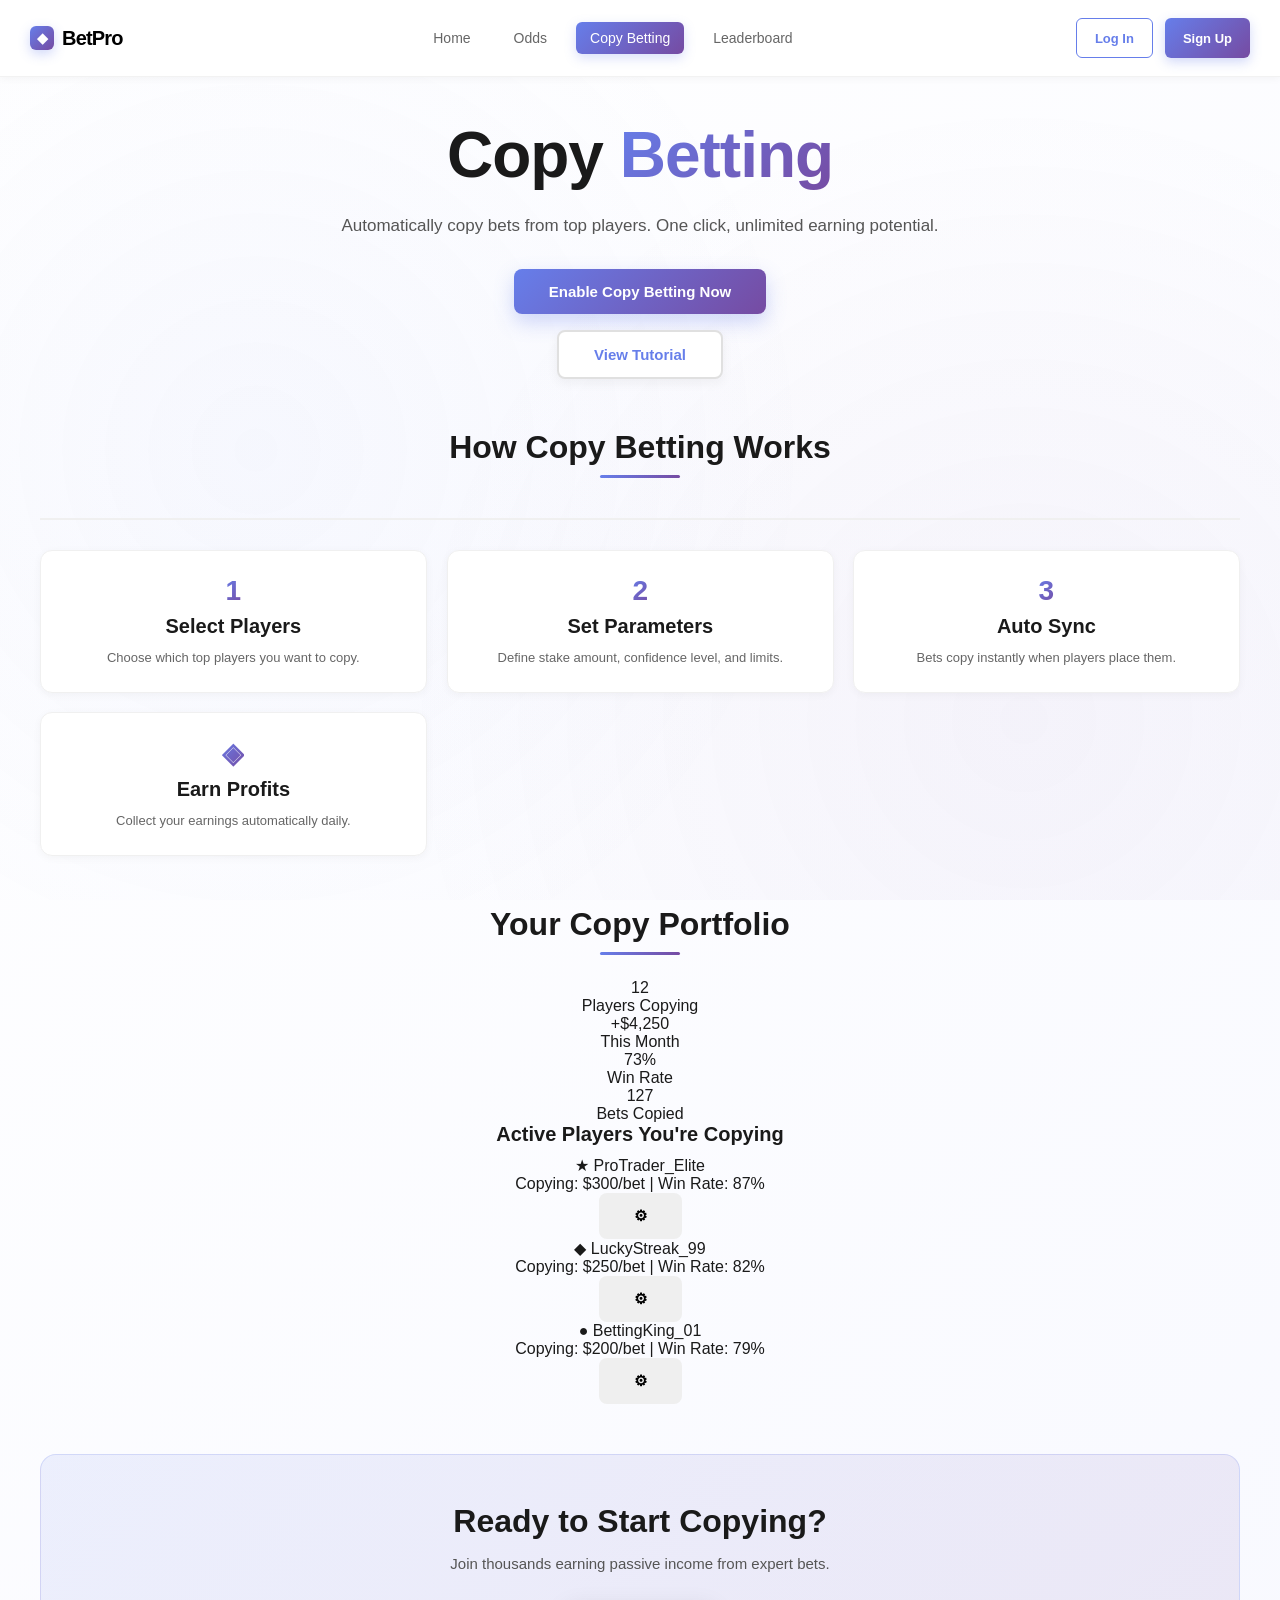
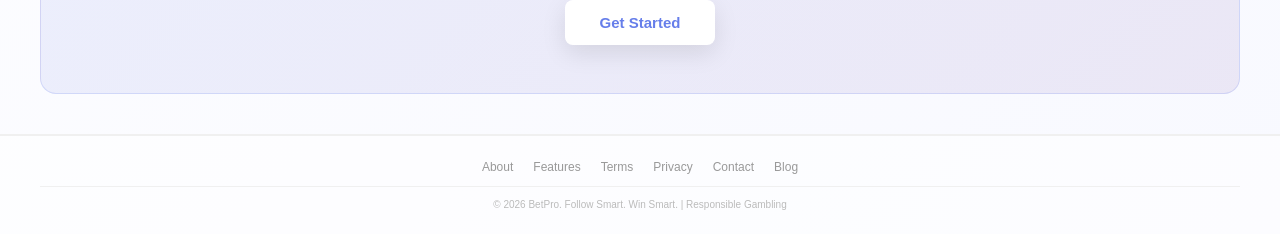
==== commit d9d0557a: "Clean up copy-betting.html: remove inline styles and use proper CSS classes" ====
--- a/copy-betting.html
+++ b/copy-betting.html
@@ -44,30 +44,30 @@
           <h2 class="section-title">How Copy Betting Works</h2>
           <div class="features">
             <div class="feature">
-              <div style="font-size: 36px; margin-bottom: 10px">1</div>
+              <div class="feature-number">1</div>
               <h3>Select Players</h3>
-              <p style="font-size: 13px; color: #666; margin-top: 8px">
+              <p class="feature-text">
                 Choose which top players you want to copy.
               </p>
             </div>
             <div class="feature">
-              <div style="font-size: 36px; margin-bottom: 10px">2</div>
+              <div class="feature-number">2</div>
               <h3>Set Parameters</h3>
-              <p style="font-size: 13px; color: #666; margin-top: 8px">
+              <p class="feature-text">
                 Define stake amount, confidence level, and limits.
               </p>
             </div>
             <div class="feature">
-              <div style="font-size: 36px; margin-bottom: 10px">3</div>
+              <div class="feature-number">3</div>
               <h3>Auto Sync</h3>
-              <p style="font-size: 13px; color: #666; margin-top: 8px">
+              <p class="feature-text">
                 Bets copy instantly when players place them.
               </p>
             </div>
             <div class="feature">
-              <div style="font-size: 36px; margin-bottom: 10px">◈</div>
+              <div class="feature-number">◈</div>
               <h3>Earn Profits</h3>
-              <p style="font-size: 13px; color: #666; margin-top: 8px">
+              <p class="feature-text">
                 Collect your earnings automatically daily.
               </p>
             </div>
--- a/css/styles.css
+++ b/css/styles.css
@@ -70,6 +70,7 @@
   backdrop-filter: blur(10px);
   border-bottom: 1px solid rgba(0, 0, 0, 0.05);
   animation: slideDown 0.6s ease-out;
+  box-shadow: 0 2px 8px rgba(0, 0, 0, 0.04);
 }
 
 @keyframes slideDown {
@@ -95,6 +96,11 @@
   gap: 8px;
   animation: fadeInScale 0.8s ease-out 0.1s both;
   flex-shrink: 0;
+  transition: transform 0.3s ease;
+}
+
+.logo:hover {
+  transform: scale(1.02);
 }
 
 .logo-icon {
@@ -108,6 +114,7 @@
   font-weight: 900;
   color: white;
   font-size: 14px;
+  box-shadow: 0 4px 12px rgba(102, 126, 234, 0.3);
 }
 
 @keyframes fadeInScale {
@@ -136,7 +143,7 @@
   font-weight: 500;
   transition: all 0.3s ease;
   position: relative;
-  padding: 6px 12px;
+  padding: 8px 14px;
   border-radius: 6px;
   animation: fadeInUp 0.6s ease-out both;
 }
@@ -174,18 +181,19 @@
 nav a.active {
   background: linear-gradient(135deg, #667eea 0%, #764ba2 100%);
   color: white;
+  box-shadow: 0 4px 12px rgba(102, 126, 234, 0.25);
 }
 
 .nav-buttons {
   display: flex;
-  gap: 10px;
+  gap: 12px;
   flex-shrink: 0;
   animation: fadeInUp 0.6s ease-out 0.6s both;
 }
 
 .btn-login,
 .btn-signup {
-  padding: 8px 16px;
+  padding: 9px 18px;
   border-radius: 6px;
   font-size: 13px;
   font-weight: 600;
@@ -194,6 +202,10 @@
   transition: all 0.3s ease;
   text-decoration: none;
   display: inline-block;
+  min-height: 40px;
+  display: flex;
+  align-items: center;
+  justify-content: center;
 }
 
 .btn-login {
@@ -206,6 +218,7 @@
   background: #667eea;
   color: white;
   transform: translateY(-2px);
+  box-shadow: 0 4px 12px rgba(102, 126, 234, 0.3);
 }
 
 .btn-signup {
@@ -216,7 +229,7 @@
 
 .btn-signup:hover {
   transform: translateY(-2px);
-  box-shadow: 0 6px 16px rgba(102, 126, 234, 0.4);
+  box-shadow: 0 6px 20px rgba(102, 126, 234, 0.4);
 }
 
 /* ==================== MAIN CONTENT ==================== */
@@ -237,6 +250,10 @@
   width: 100%;
   z-index: 10;
   position: relative;
+}
+
+.max-width {
+  max-width: 1200px;
 }
 
 h1 {
@@ -284,10 +301,10 @@
 
 .subtitle {
   font-size: 15px;
-  color: #666;
+  color: #555;
   margin-bottom: 24px;
-  line-height: 1.5;
-  font-weight: 300;
+  line-height: 1.6;
+  font-weight: 400;
   animation: fadeInUp 0.6s ease-out 0.3s both;
   padding: 0 10px;
 }
@@ -296,7 +313,7 @@
 .cta-container {
   display: flex;
   flex-direction: column;
-  gap: 10px;
+  gap: 12px;
   justify-content: center;
   margin-bottom: 40px;
   animation: fadeInUp 0.6s ease-out 0.4s both;
@@ -310,13 +327,16 @@
   border: none;
   cursor: pointer;
   text-decoration: none;
-  display: inline-block;
+  display: inline-flex;
+  align-items: center;
+  justify-content: center;
   position: relative;
   overflow: hidden;
-  transition: all 0.3s ease;
+  transition: all 0.3s cubic-bezier(0.34, 1.56, 0.64, 1);
   width: 100%;
   max-width: 280px;
   margin: 0 auto;
+  min-height: 44px;
 }
 
 .btn::before {
@@ -335,6 +355,10 @@
   left: 100%;
 }
 
+.btn:active {
+  transform: scale(0.98);
+}
+
 .btn-primary {
   background: linear-gradient(135deg, #667eea 0%, #764ba2 100%);
   color: white;
@@ -344,6 +368,12 @@
 .btn-primary:hover {
   transform: translateY(-3px);
   box-shadow: 0 12px 30px rgba(102, 126, 234, 0.4);
+}
+
+.btn-primary:disabled {
+  opacity: 0.6;
+  cursor: not-allowed;
+  transform: none;
 }
 
 .btn-secondary {
@@ -357,6 +387,13 @@
   border-color: #667eea;
   background: rgba(102, 126, 234, 0.05);
   transform: translateY(-3px);
+  box-shadow: 0 6px 16px rgba(0, 0, 0, 0.08);
+}
+
+.btn-secondary:disabled {
+  opacity: 0.6;
+  cursor: not-allowed;
+  transform: none;
 }
 
 .btn-small {
@@ -364,6 +401,7 @@
   font-size: 13px;
   max-width: none;
   width: auto;
+  min-height: 36px;
 }
 
 .btn-outline {
@@ -375,6 +413,16 @@
 .btn-outline:hover {
   background: #667eea;
   color: white;
+}
+
+.btn-on-gradient {
+  background: white;
+  color: #667eea;
+  box-shadow: 0 8px 24px rgba(0, 0, 0, 0.1);
+}
+
+.btn-on-gradient:hover {
+  box-shadow: 0 12px 32px rgba(0, 0, 0, 0.15);
 }
 
 /* ==================== FEATURES & CARDS ==================== */
@@ -403,11 +451,12 @@
   position: relative;
   animation: scaleUp 0.5s cubic-bezier(0.34, 1.56, 0.64, 1) both;
   transition: all 0.3s ease;
-  padding: 16px;
+  padding: 20px;
   border-radius: 12px;
   min-height: auto;
   background: white;
   border: 1px solid #f0f0f0;
+  box-shadow: 0 2px 8px rgba(0, 0, 0, 0.04);
 }
 
 .feature:nth-child(1) {
@@ -438,6 +487,12 @@
     opacity: 1;
     transform: scale(1) translateY(0);
   }
+}
+
+.feature:hover {
+  border-color: #667eea;
+  box-shadow: 0 8px 24px rgba(102, 126, 234, 0.15);
+  transform: translateY(-4px);
 }
 
 .feature::before {
@@ -456,6 +511,11 @@
   opacity: 0;
   transition: opacity 0.3s ease;
   z-index: -1;
+  pointer-events: none;
+}
+
+.feature:hover::before {
+  opacity: 1;
 }
 
 .feature-number {
@@ -474,13 +534,33 @@
   color: #666;
   font-weight: 500;
   word-break: break-word;
+  line-height: 1.5;
+}
+
+.section-title {
+  text-align: center;
+  margin-bottom: 24px;
+  position: relative;
+  padding-bottom: 12px;
+}
+
+.section-title::after {
+  content: "";
+  position: absolute;
+  bottom: 0;
+  left: 50%;
+  transform: translateX(-50%);
+  width: 60px;
+  height: 3px;
+  background: linear-gradient(90deg, #667eea 0%, #764ba2 100%);
+  border-radius: 2px;
 }
 
 /* ==================== ODDS CARDS ==================== */
 .odds-grid {
   display: grid;
   grid-template-columns: 1fr;
-  gap: 15px;
+  gap: 16px;
   margin-top: 25px;
 }
 
@@ -488,22 +568,42 @@
   background: white;
   border: 1.5px solid #f0f0f0;
   border-radius: 12px;
-  padding: 16px;
-  transition: all 0.3s ease;
+  padding: 18px;
+  transition: all 0.3s cubic-bezier(0.34, 1.56, 0.64, 1);
   animation: scaleUp 0.5s cubic-bezier(0.34, 1.56, 0.64, 1) both;
+  box-shadow: 0 2px 8px rgba(0, 0, 0, 0.04);
+  overflow: hidden;
+  position: relative;
+}
+
+.odds-card::before {
+  content: "";
+  position: absolute;
+  top: 0;
+  left: 0;
+  right: 0;
+  height: 3px;
+  background: linear-gradient(90deg, #667eea 0%, #764ba2 100%);
+  transform: scaleX(0);
+  transform-origin: left;
+  transition: transform 0.3s ease;
+}
+
+.odds-card:hover::before {
+  transform: scaleX(1);
 }
 
 .odds-card:hover {
   border-color: #667eea;
-  box-shadow: 0 8px 24px rgba(102, 126, 234, 0.15);
-  transform: translateY(-4px);
+  box-shadow: 0 12px 32px rgba(102, 126, 234, 0.15);
+  transform: translateY(-6px);
 }
 
 .odds-header {
   display: flex;
   justify-content: space-between;
   align-items: flex-start;
-  margin-bottom: 12px;
+  margin-bottom: 14px;
   gap: 10px;
 }
 
@@ -515,21 +615,22 @@
 .player-name {
   font-weight: 700;
   color: #1a1a1a;
-  font-size: 14px;
-  margin-bottom: 4px;
+  font-size: 15px;
+  margin-bottom: 6px;
 }
 
 .player-stats {
   font-size: 12px;
   color: #999;
   display: flex;
-  gap: 10px;
+  gap: 8px;
+  flex-wrap: wrap;
 }
 
 .stat-badge {
   background: rgba(102, 126, 234, 0.1);
   color: #667eea;
-  padding: 2px 8px;
+  padding: 3px 10px;
   border-radius: 4px;
   font-weight: 600;
 }
@@ -539,7 +640,7 @@
 }
 
 .odds-rate {
-  font-size: 18px;
+  font-size: 20px;
   font-weight: 900;
   background: linear-gradient(135deg, #667eea 0%, #764ba2 100%);
   -webkit-background-clip: text;
@@ -554,8 +655,8 @@
 }
 
 .odds-details {
-  margin-top: 12px;
-  padding-top: 12px;
+  margin-top: 14px;
+  padding-top: 14px;
   border-top: 1px solid #f0f0f0;
   text-align: left;
 }
@@ -563,9 +664,10 @@
 .detail-row {
   display: flex;
   justify-content: space-between;
-  font-size: 12px;
-  margin-bottom: 6px;
+  font-size: 13px;
+  margin-bottom: 8px;
   gap: 10px;
+  align-items: center;
 }
 
 .detail-label {
@@ -586,14 +688,17 @@
 
 .text-success {
   color: #10b981;
+  font-weight: 600;
 }
 
 .text-danger {
   color: #ef4444;
+  font-weight: 600;
 }
 
 .text-warning {
   color: #f59e0b;
+  font-weight: 600;
 }
 
 .text-primary {
@@ -605,39 +710,50 @@
 }
 
 .odds-actions {
-  margin-top: 12px;
-  display: flex;
-  gap: 10px;
+  margin-top: 14px;
+  display: flex;
+  gap: 12px;
 }
 
 .odds-actions button {
   flex: 1;
-  padding: 8px 12px;
+  padding: 10px 12px;
   border-radius: 6px;
   border: none;
-  font-size: 12px;
+  font-size: 13px;
   font-weight: 600;
   cursor: pointer;
   transition: all 0.3s ease;
+  min-height: 40px;
+  display: flex;
+  align-items: center;
+  justify-content: center;
 }
 
 .copy-btn {
   background: rgba(102, 126, 234, 0.15);
   color: #667eea;
+  border: 1.5px solid rgba(102, 126, 234, 0.3);
 }
 
 .copy-btn:hover {
   background: #667eea;
   color: white;
+  border-color: #667eea;
+  box-shadow: 0 4px 12px rgba(102, 126, 234, 0.3);
+  transform: translateY(-2px);
 }
 
 .view-btn {
   background: #f5f5f5;
   color: #1a1a1a;
+  border: 1px solid #e0e0e0;
 }
 
 .view-btn:hover {
   background: #e0e0e0;
+  border-color: #c0c0c0;
+  transform: translateY(-2px);
 }
 
 /* ==================== LEADERBOARD ==================== */
@@ -647,21 +763,23 @@
   overflow: hidden;
   border: 1.5px solid #f0f0f0;
   animation: scaleUp 0.5s cubic-bezier(0.34, 1.56, 0.64, 1) both;
+  box-shadow: 0 2px 8px rgba(0, 0, 0, 0.04);
 }
 
 .lb-header {
   background: linear-gradient(135deg, #667eea 0%, #764ba2 100%);
   color: white;
-  padding: 16px;
+  padding: 18px 16px;
   font-weight: 700;
   text-align: center;
+  font-size: 14px;
 }
 
 .lb-row {
   display: grid;
   grid-template-columns: 50px 1fr auto;
   gap: 12px;
-  padding: 14px 16px;
+  padding: 16px;
   border-bottom: 1px solid #f0f0f0;
   align-items: center;
   transition: all 0.3s ease;
@@ -673,6 +791,7 @@
 
 .lb-row:hover {
   background: rgba(102, 126, 234, 0.05);
+  padding-left: 20px;
 }
 
 .rank {
@@ -691,14 +810,14 @@
 
 .lb-name {
   font-weight: 700;
-  font-size: 13px;
+  font-size: 14px;
   color: #1a1a1a;
 }
 
 .lb-stats {
-  font-size: 11px;
+  font-size: 12px;
   color: #999;
-  margin-top: 2px;
+  margin-top: 3px;
 }
 
 .lb-value {
@@ -708,12 +827,41 @@
   -webkit-background-clip: text;
   -webkit-text-fill-color: transparent;
   background-clip: text;
+  min-width: 80px;
+  text-align: right;
+}
+
+/* ==================== SECTIONS ==================== */
+.section {
+  margin-top: 45px;
+}
+
+.mt-30 {
+  margin-top: 30px;
+}
+
+.cta-section {
+  background: linear-gradient(135deg, rgba(102, 126, 234, 0.1) 0%, rgba(118, 75, 162, 0.1) 100%);
+  border-radius: 16px;
+  padding: 40px 24px;
+  border: 1px solid rgba(102, 126, 234, 0.2);
+}
+
+.cta-section h2 {
+  margin-bottom: 12px;
+}
+
+.cta-section p {
+  color: #555;
+  margin-bottom: 24px;
+  font-size: 15px;
+  line-height: 1.6;
 }
 
 /* ==================== FOOTER ==================== */
 footer {
   width: 100%;
-  padding: 20px 15px;
+  padding: 24px 15px;
   text-align: center;
   font-size: 11px;
   color: #999;
@@ -732,7 +880,7 @@
   display: flex;
   justify-content: center;
   gap: 20px;
-  margin-bottom: 10px;
+  margin-bottom: 12px;
   flex-wrap: wrap;
 }
 
@@ -740,6 +888,7 @@
   color: #999;
   text-decoration: none;
   transition: color 0.3s ease;
+  font-size: 12px;
 }
 
 .footer-links a:hover {
@@ -748,8 +897,9 @@
 
 .footer-bottom {
   border-top: 1px solid #f0f0f0;
-  padding-top: 10px;
-  color: #ccc;
+  padding-top: 12px;
+  color: #bbb;
+  font-size: 10px;
 }
 
 /* ==================== RESPONSIVE DESIGN ==================== */
@@ -778,7 +928,7 @@
 
   nav a {
     font-size: 12px;
-    padding: 5px 10px;
+    padding: 6px 11px;
   }
 
   .nav-buttons {
@@ -790,6 +940,7 @@
   .btn-signup {
     padding: 7px 14px;
     font-size: 12px;
+    min-height: 36px;
   }
 
   main {
@@ -811,7 +962,7 @@
   }
 
   .cta-container {
-    gap: 8px;
+    gap: 10px;
     margin-bottom: 28px;
   }
 
@@ -819,6 +970,7 @@
     padding: 11px 24px;
     font-size: 13px;
     max-width: 100%;
+    min-height: 40px;
   }
 
   .features {
@@ -828,7 +980,7 @@
   }
 
   .feature {
-    padding: 12px;
+    padding: 16px;
   }
 
   .feature-number {
@@ -836,11 +988,11 @@
   }
 
   .feature-text {
-    font-size: 11px;
+    font-size: 12px;
   }
 
   .odds-card {
-    padding: 12px;
+    padding: 14px;
   }
 
   .odds-header {
@@ -850,6 +1002,10 @@
 
   .odds-value {
     align-self: flex-start;
+  }
+
+  .odds-actions button {
+    min-height: 40px;
   }
 
   .lb-row {
@@ -863,11 +1019,19 @@
   }
 
   .lb-name {
-    font-size: 12px;
+    font-size: 13px;
   }
 
   .lb-value {
     font-size: 14px;
+  }
+
+  .section-title::after {
+    width: 50px;
+  }
+
+  .cta-section {
+    padding: 28px 16px;
   }
 
   footer {
@@ -896,7 +1060,7 @@
 
   nav a {
     font-size: 13px;
-    padding: 6px 12px;
+    padding: 7px 13px;
   }
 
   .nav-buttons {
@@ -922,7 +1086,7 @@
 
   .cta-container {
     flex-direction: row;
-    gap: 12px;
+    gap: 14px;
     margin-bottom: 40px;
   }
 
@@ -946,6 +1110,14 @@
   .lb-row {
     grid-template-columns: 50px 1fr auto;
   }
+
+  .section-title::after {
+    width: 70px;
+  }
+
+  .cta-section {
+    padding: 36px 28px;
+  }
 }
 
 @media (min-width: 900px) {
@@ -988,7 +1160,7 @@
   }
 
   .cta-container {
-    gap: 15px;
+    gap: 16px;
     margin-bottom: 45px;
   }
 
@@ -998,593 +1170,34 @@
     font-size: 15px;
   }
 
-  .btn-primary:hover {
-    transform: translateY(-4px) scale(1.02);
-  }
-
   .features {
     grid-template-columns: repeat(3, 1fr);
     gap: 20px;
     margin-top: 40px;
   }
 
-  .feature:hover::before {
-    opacity: 1;
-  }
-
-  .feature:hover {
-    transform: translateY(-6px) scale(1.03);
+  .feature {
+    padding: 24px;
   }
 
   .odds-grid {
     grid-template-columns: repeat(3, 1fr);
-  }
-
-  .lb-row {
-    grid-template-columns: 60px 1fr auto;
-  }
-
-  .lb-name {
-    font-size: 14px;
-  }
-
-  .lb-value {
-    font-size: 18px;
-  }
-}
-
-@media (min-width: 1440px) {
-  header {
-    padding: 20px 40px;
-  }
-
-  main {
-    padding: 50px 40px;
-  }
-
-  h1 {
-    font-size: 72px;
-  }
-
-  h2 {
-    font-size: 36px;
-  }
-
-  .subtitle {
-    font-size: 18px;
-  }
-
-  .features {
-    gap: 25px;
+    gap: 20px;
+  }
+
+  .odds-card {
+    padding: 20px;
+  }
+
+  .section {
     margin-top: 50px;
   }
 
-  .odds-grid {
-    grid-template-columns: repeat(4, 1fr);
-  }
-
-  footer {
-    padding: 25px 40px;
-    font-size: 12px;
-  }
-}
-
-/* ==================== UTILITY CLASSES ==================== */
-.max-width {
-  max-width: 1200px;
-  margin: 0 auto;
-  width: 100%;
-}
-
-.section {
-  margin: 40px 0;
-  animation: fadeIn 0.6s ease-out both;
-}
-
-.section-title {
-  font-size: 24px;
-  font-weight: 800;
-  margin-bottom: 20px;
-  text-align: center;
-}
-
-.text-center {
-  text-align: center;
-}
-
-.text-left {
-  text-align: left;
-}
-
-.mt-20 {
-  margin-top: 20px;
-}
-
-.mt-30 {
-  margin-top: 30px;
-}
-
-.mb-20 {
-  margin-bottom: 20px;
-}
-
-.mb-30 {
-  margin-bottom: 30px;
-}
-
-/* ==================== FILTER BAR ==================== */
-.filter-bar {
-  display: flex;
-  gap: 10px;
-  justify-content: center;
-  margin: 25px 0;
-  flex-wrap: wrap;
-}
-
-.filter-btn {
-  background: #f5f5f5;
-  color: #1a1a1a;
-}
-
-.filter-btn.active {
-  background: linear-gradient(135deg, #667eea 0%, #764ba2 100%);
-  color: white;
-}
-
-/* ==================== CTA SECTION ==================== */
-.cta-section {
-  text-align: center;
-  padding: 30px 20px;
-  background: linear-gradient(135deg, #667eea 0%, #764ba2 100%);
-  border-radius: 16px;
-  color: white;
-}
-
-.cta-section h2 {
-  color: white;
-  margin-bottom: 12px;
-}
-
-.cta-section p {
-  color: rgba(255, 255, 255, 0.9);
-  margin-bottom: 20px;
-  font-size: 15px;
-}
-
-.btn-on-gradient {
-  max-width: 200px;
-  background: white !important;
-  color: #667eea !important;
-}
-
-/* ==================== METRICS GRID ==================== */
-.metrics-grid {
-  display: grid;
-  grid-template-columns: repeat(auto-fit, minmax(160px, 1fr));
-  gap: 15px;
-  margin: 25px 0;
-}
-
-.metric-card {
-  background: white;
-  border: 1.5px solid #f0f0f0;
-  border-radius: 12px;
-  padding: 20px;
-  text-align: center;
-}
-
-.metric-value {
-  font-size: 28px;
-  font-weight: 900;
-}
-
-.metric-label {
-  font-size: 12px;
-  color: #999;
-  margin-top: 8px;
-}
-
-/* ==================== ACTIVITY LIST ==================== */
-.activity-list {
-  background: white;
-  border: 1.5px solid #f0f0f0;
-  border-radius: 12px;
-  overflow: hidden;
-}
-
-.activity-row {
-  padding: 16px;
-  border-bottom: 1px solid #f0f0f0;
-  display: grid;
-  grid-template-columns: 1fr auto;
-  gap: 15px;
-  align-items: center;
-}
-
-.activity-row:last-child {
-  border-bottom: none;
-}
-
-.activity-title {
-  font-weight: 700;
-  font-size: 13px;
-}
-
-.activity-meta {
-  font-size: 11px;
-  color: #999;
-  margin-top: 4px;
-}
-
-.activity-amount {
-  font-weight: 700;
-  text-align: right;
-}
-
-/* ==================== PORTFOLIO SECTION ==================== */
-.portfolio-wrapper {
-  background: white;
-  border: 1.5px solid #f0f0f0;
-  border-radius: 12px;
-  padding: 20px;
-  margin-top: 20px;
-}
-
-.stats-grid {
-  display: grid;
-  grid-template-columns: repeat(auto-fit, minmax(140px, 1fr));
-  gap: 15px;
-  margin-bottom: 20px;
-}
-
-.stat-card {
-  text-align: center;
-  padding: 15px;
-  border-radius: 10px;
-}
-
-.stat-card-value {
-  font-size: 24px;
-  font-weight: 900;
-}
-
-.stat-card-label {
-  font-size: 12px;
-  color: #999;
-  margin-top: 5px;
-}
-
-.stat-card-purple { background: rgba(102, 126, 234, 0.05); }
-.stat-card-purple .stat-card-value { color: #667eea; }
-
-.stat-card-green { background: rgba(16, 185, 129, 0.05); }
-.stat-card-green .stat-card-value { color: #10b981; }
-
-.stat-card-orange { background: rgba(251, 146, 60, 0.05); }
-.stat-card-orange .stat-card-value { color: #f97316; }
-
-.stat-card-blue { background: rgba(59, 130, 246, 0.05); }
-.stat-card-blue .stat-card-value { color: #3b82f6; }
-
-.portfolio-title {
-  margin-bottom: 15px;
-  font-size: 16px;
-  font-weight: 700;
-}
-
-.portfolio-players {
-  display: flex;
-  flex-direction: column;
-  gap: 10px;
-}
-
-.player-copy-row {
-  display: grid;
-  grid-template-columns: 1fr auto;
-  gap: 15px;
-  padding: 12px;
-  background: #f9fafb;
-  border-radius: 8px;
-  align-items: center;
-}
-
-.player-copy-name {
-  font-weight: 700;
-  font-size: 13px;
-}
-
-.player-copy-stats {
-  font-size: 11px;
-  color: #999;
-}
-
-/* ==================== AUTH LAYOUT ==================== */
-.auth-header {
-  padding: 14px 24px;
-  display: flex;
-  align-items: center;
-  justify-content: space-between;
-  background: rgba(255, 255, 255, 0.95);
-  backdrop-filter: blur(10px);
-  border-bottom: 1px solid rgba(0, 0, 0, 0.05);
-  position: sticky;
-  top: 0;
-  z-index: 100;
-  animation: slideDown 0.6s ease-out;
-}
-
-.auth-back {
-  font-size: 13px;
-  color: #999;
-  text-decoration: none;
-  font-weight: 500;
-  display: flex;
-  align-items: center;
-  gap: 6px;
-  transition: color 0.2s ease;
-}
-
-.auth-back:hover {
-  color: #667eea;
-}
-
-.auth-main {
-  flex: 1;
-  display: flex;
-  align-items: center;
-  justify-content: center;
-  padding: 40px 15px;
-  position: relative;
-  z-index: 10;
-}
-
-.auth-card {
-  background: white;
-  border: 1.5px solid #f0f0f0;
-  border-radius: 20px;
-  padding: 40px 36px;
-  width: 100%;
-  max-width: 440px;
-  box-shadow: 0 8px 40px rgba(102, 126, 234, 0.1);
-  animation: scaleUp 0.5s cubic-bezier(0.34, 1.56, 0.64, 1) both;
-}
-
-.auth-logo {
-  display: flex;
-  align-items: center;
-  justify-content: center;
-  gap: 10px;
-  margin-bottom: 28px;
-  text-decoration: none;
-}
-
-.auth-logo .logo-icon {
-  width: 36px;
-  height: 36px;
-  font-size: 20px;
-}
-
-.auth-logo-text {
-  font-size: 22px;
-  font-weight: 800;
-  color: #1a1a1a;
-  letter-spacing: -0.8px;
-}
-
-.auth-title {
-  font-size: 26px;
-  font-weight: 900;
-  text-align: center;
-  color: #1a1a1a;
-  margin-bottom: 6px;
-  letter-spacing: -0.5px;
-}
-
-.auth-subtitle {
-  font-size: 14px;
-  color: #999;
-  text-align: center;
-  margin-bottom: 28px;
-  font-weight: 400;
-}
-
-/* ==================== FORM STYLES ==================== */
-.form-group {
-  margin-bottom: 18px;
-}
-
-.form-label {
-  display: block;
-  font-size: 13px;
-  font-weight: 600;
-  color: #444;
-  margin-bottom: 7px;
-}
-
-.form-label .required {
-  color: #ef4444;
-  margin-left: 2px;
-}
-
-.form-input {
-  width: 100%;
-  padding: 12px 14px;
-  border: 1.5px solid #e8e8e8;
-  border-radius: 8px;
-  font-size: 14px;
-  color: #1a1a1a;
-  background: #fafafa;
-  outline: none;
-  transition: all 0.2s ease;
-  font-family: inherit;
-  box-sizing: border-box;
-}
-
-.form-input::placeholder {
-  color: #bbb;
-}
-
-.form-input:hover {
-  border-color: #c0c0c0;
-  background: white;
-}
-
-.form-input:focus {
-  border-color: #667eea;
-  background: white;
-  box-shadow: 0 0 0 3px rgba(102, 126, 234, 0.1);
-}
-
-.input-wrapper {
-  position: relative;
-}
-
-.input-wrapper .form-input {
-  padding-right: 46px;
-}
-
-.input-toggle {
-  position: absolute;
-  right: 12px;
-  top: 50%;
-  transform: translateY(-50%);
-  background: none;
-  border: none;
-  cursor: pointer;
-  font-size: 16px;
-  padding: 4px;
-  color: #bbb;
-  transition: color 0.2s ease;
-  line-height: 1;
-}
-
-.input-toggle:hover {
-  color: #667eea;
-}
-
-.form-row {
-  display: flex;
-  justify-content: space-between;
-  align-items: center;
-  margin-bottom: 22px;
-}
-
-.form-check {
-  display: flex;
-  align-items: center;
-  gap: 8px;
-  font-size: 13px;
-  color: #666;
-  cursor: pointer;
-  user-select: none;
-}
-
-.form-check input[type="checkbox"] {
-  width: 16px;
-  height: 16px;
-  accent-color: #667eea;
-  cursor: pointer;
-  flex-shrink: 0;
-}
-
-.form-link {
-  font-size: 13px;
-  color: #667eea;
-  text-decoration: none;
-  font-weight: 600;
-  transition: color 0.2s ease;
-}
-
-.form-link:hover {
-  color: #764ba2;
-  text-decoration: underline;
-}
-
-.hint-text {
-  font-size: 11px;
-  color: #bbb;
-  margin-top: 6px;
-  transition: color 0.3s ease;
-}
-
-.password-strength {
-  display: flex;
-  gap: 4px;
-  margin-top: 8px;
-}
-
-.strength-bar {
-  height: 3px;
-  flex: 1;
-  background: #f0f0f0;
-  border-radius: 2px;
-  transition: background 0.3s ease;
-}
-
-.btn-auth {
-  width: 100%;
-  padding: 14px;
-  border: none;
-  border-radius: 8px;
-  font-size: 15px;
-  font-weight: 700;
-  cursor: pointer;
-  background: linear-gradient(135deg, #667eea 0%, #764ba2 100%);
-  color: white;
-  box-shadow: 0 4px 16px rgba(102, 126, 234, 0.35);
-  transition: all 0.3s ease;
-  margin-bottom: 18px;
-  font-family: inherit;
-  letter-spacing: 0.2px;
-}
-
-.btn-auth:hover {
-  transform: translateY(-2px);
-  box-shadow: 0 6px 22px rgba(102, 126, 234, 0.45);
-}
-
-.btn-auth:active {
-  transform: translateY(0);
-}
-
-.auth-footer-text {
-  text-align: center;
-  font-size: 13px;
-  color: #999;
-}
-
-.auth-divider {
-  text-align: center;
-  font-size: 12px;
-  color: #ccc;
-  margin: 20px 0;
-  position: relative;
-}
-
-.auth-divider::before,
-.auth-divider::after {
-  content: "";
-  position: absolute;
-  top: 50%;
-  width: 43%;
-  height: 1px;
-  background: #f0f0f0;
-}
-
-.auth-divider::before { left: 0; }
-.auth-divider::after  { right: 0; }
-
-@media (max-width: 599px) {
-  .auth-card {
-    padding: 28px 20px;
-    border-radius: 16px;
-  }
-
-  .auth-title {
-    font-size: 22px;
-  }
-
-  .auth-header {
-    padding: 12px 16px;
-  }
-}
+  .section-title::after {
+    width: 80px;
+  }
+
+  .cta-section {
+    padding: 48px 40px;
+  }
+}
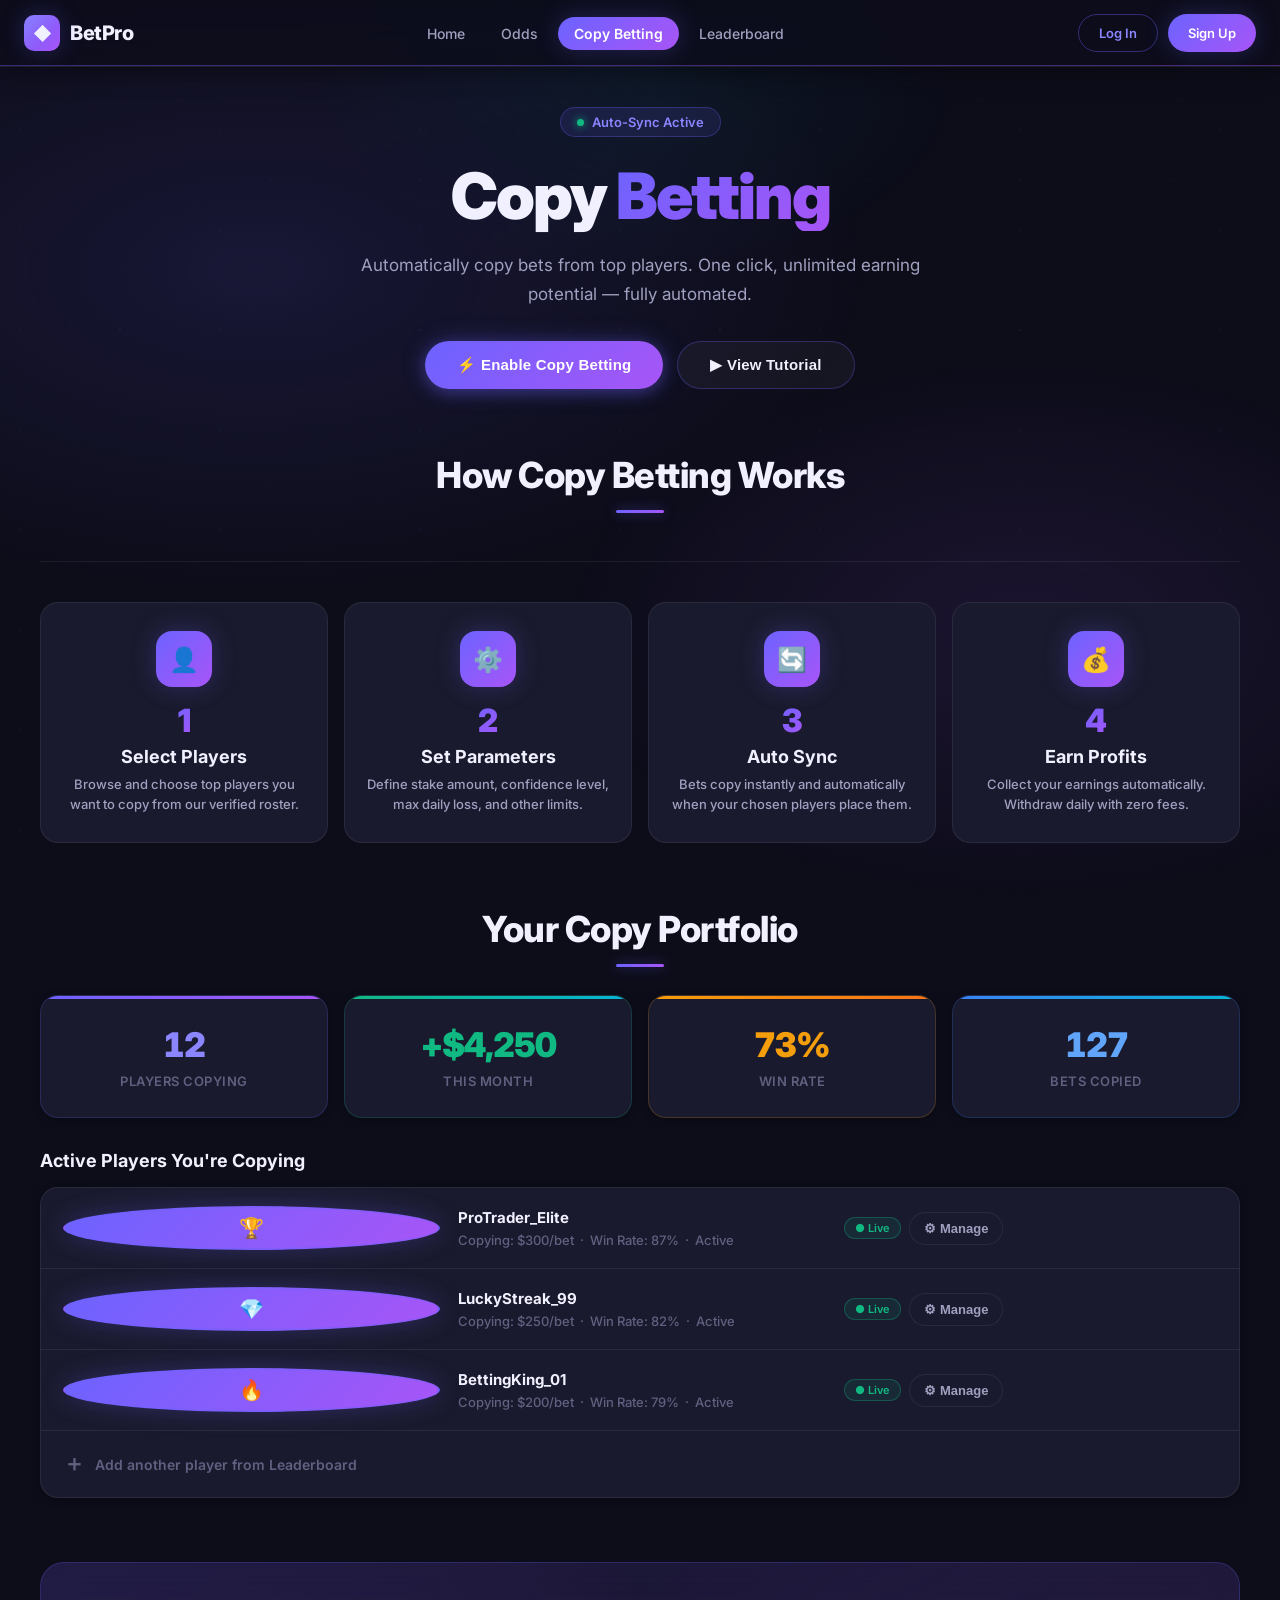
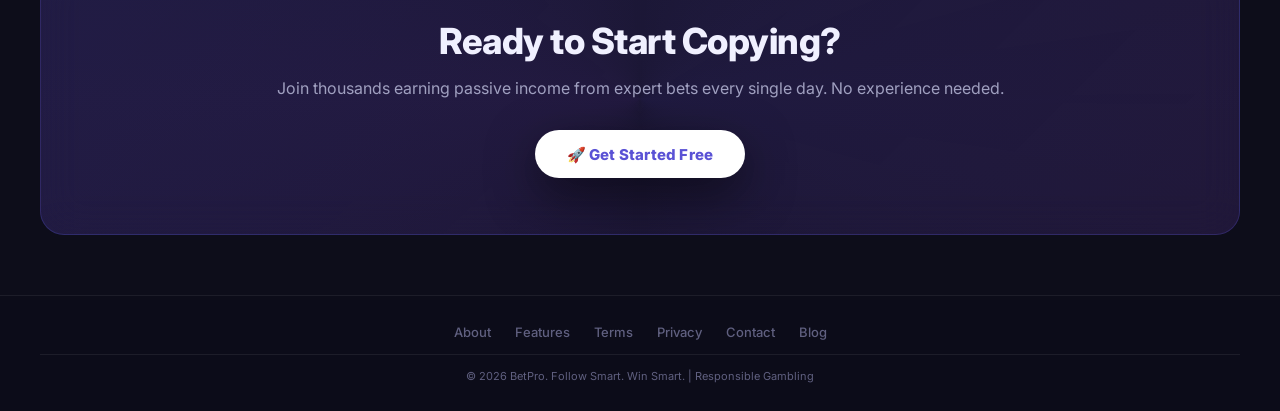
==== commit e2cbd66f: "feat(ui): complete dark-glass UI redesign with advanced animations - Complete CSS overhaul: dark des" ====
--- a/copy-betting.html
+++ b/copy-betting.html
@@ -4,10 +4,10 @@
     <meta charset="UTF-8" />
     <meta name="viewport" content="width=device-width, initial-scale=1.0" />
     <title>Copy Betting | BetPro - Automated Betting Strategy</title>
-    <meta
-      name="description"
-      content="Automatically copy bets from top-performing players on BetPro. One click, unlimited earning potential."
-    />
+    <meta name="description" content="Automatically copy bets from top-performing players on BetPro. One click, unlimited earning potential." />
+    <link rel="preconnect" href="https://fonts.googleapis.com" />
+    <link rel="preconnect" href="https://fonts.gstatic.com" crossorigin />
+    <link href="https://fonts.googleapis.com/css2?family=Inter:wght@400;500;600;700;800;900&display=swap" rel="stylesheet" />
     <link rel="stylesheet" href="css/styles.css" />
   </head>
   <body>
@@ -27,120 +27,141 @@
         <a href="signup.html" class="btn-signup">Sign Up</a>
       </div>
     </header>
+
     <main>
       <div class="container max-width">
+
+        <div style="text-align:center; margin-bottom:8px;">
+          <div class="hero-badge" style="display:inline-flex; margin-bottom:16px;">
+            <span class="hero-badge-dot"></span>
+            Auto-Sync Active
+          </div>
+        </div>
+
         <h1>Copy <span class="highlight">Betting</span></h1>
-        <p class="subtitle">
-          Automatically copy bets from top players. One click, unlimited earning
-          potential.
-        </p>
+        <p class="subtitle">Automatically copy bets from top players. One click, unlimited earning potential — fully automated.</p>
+
         <div class="cta-container">
-          <button type="button" class="btn btn-primary">
-            Enable Copy Betting Now
+          <button type="button" class="btn btn-primary" onclick="enableCopy(this)">
+            ⚡ Enable Copy Betting
           </button>
-          <button type="button" class="btn btn-secondary">View Tutorial</button>
+          <button type="button" class="btn btn-secondary">▶ View Tutorial</button>
         </div>
-        <section class="section">
+
+        <!-- How It Works -->
+        <section class="section reveal">
           <h2 class="section-title">How Copy Betting Works</h2>
           <div class="features">
             <div class="feature">
+              <div class="feature-icon">👤</div>
               <div class="feature-number">1</div>
               <h3>Select Players</h3>
-              <p class="feature-text">
-                Choose which top players you want to copy.
-              </p>
-            </div>
-            <div class="feature">
+              <p class="feature-text">Browse and choose top players you want to copy from our verified roster.</p>
+            </div>
+            <div class="feature">
+              <div class="feature-icon">⚙️</div>
               <div class="feature-number">2</div>
               <h3>Set Parameters</h3>
-              <p class="feature-text">
-                Define stake amount, confidence level, and limits.
-              </p>
-            </div>
-            <div class="feature">
+              <p class="feature-text">Define stake amount, confidence level, max daily loss, and other limits.</p>
+            </div>
+            <div class="feature">
+              <div class="feature-icon">🔄</div>
               <div class="feature-number">3</div>
               <h3>Auto Sync</h3>
-              <p class="feature-text">
-                Bets copy instantly when players place them.
-              </p>
-            </div>
-            <div class="feature">
-              <div class="feature-number">◈</div>
+              <p class="feature-text">Bets copy instantly and automatically when your chosen players place them.</p>
+            </div>
+            <div class="feature">
+              <div class="feature-icon">💰</div>
+              <div class="feature-number">4</div>
               <h3>Earn Profits</h3>
-              <p class="feature-text">
-                Collect your earnings automatically daily.
-              </p>
+              <p class="feature-text">Collect your earnings automatically. Withdraw daily with zero fees.</p>
             </div>
           </div>
         </section>
-        <section class="section">
+
+        <!-- Your Copy Portfolio -->
+        <section class="section reveal">
           <h2 class="section-title">Your Copy Portfolio</h2>
           <div class="portfolio-wrapper">
             <div class="stats-grid">
               <div class="stat-card stat-card-purple">
-                <div class="stat-card-value">12</div>
+                <div class="stat-card-value" data-target="12">12</div>
                 <div class="stat-card-label">Players Copying</div>
               </div>
               <div class="stat-card stat-card-green">
-                <div class="stat-card-value">+$4,250</div>
+                <div class="stat-card-value" data-prefix="+$" data-target="4250">+$4,250</div>
                 <div class="stat-card-label">This Month</div>
               </div>
               <div class="stat-card stat-card-orange">
-                <div class="stat-card-value">73%</div>
+                <div class="stat-card-value" data-target="73" data-suffix="%">73%</div>
                 <div class="stat-card-label">Win Rate</div>
               </div>
               <div class="stat-card stat-card-blue">
-                <div class="stat-card-value">127</div>
+                <div class="stat-card-value" data-target="127">127</div>
                 <div class="stat-card-label">Bets Copied</div>
               </div>
             </div>
+
             <h3 class="portfolio-title">Active Players You're Copying</h3>
+
             <div class="portfolio-players">
               <div class="player-copy-row">
-                <div>
-                  <div class="player-copy-name">★ ProTrader_Elite</div>
-                  <div class="player-copy-stats">
-                    Copying: $300/bet | Win Rate: 87%
-                  </div>
-                </div>
-                <button type="button" class="btn btn-small filter-btn">
-                  ⚙
-                </button>
-              </div>
+                <div class="player-avatar" style="flex-shrink:0; margin-right:4px;">🏆</div>
+                <div style="flex:1;">
+                  <div class="player-copy-name">ProTrader_Elite</div>
+                  <div class="player-copy-stats">Copying: $300/bet &nbsp;·&nbsp; Win Rate: 87% &nbsp;·&nbsp; Active</div>
+                </div>
+                <div style="display:flex; align-items:center; gap:8px; flex-shrink:0;">
+                  <span class="stat-badge" style="color:var(--success); border-color:rgba(16,185,129,0.3); background:rgba(16,185,129,0.1);">● Live</span>
+                  <button type="button" class="filter-btn" style="padding:8px 14px;">⚙ Manage</button>
+                </div>
+              </div>
+
               <div class="player-copy-row">
-                <div>
-                  <div class="player-copy-name">◆ LuckyStreak_99</div>
-                  <div class="player-copy-stats">
-                    Copying: $250/bet | Win Rate: 82%
-                  </div>
-                </div>
-                <button type="button" class="btn btn-small filter-btn">
-                  ⚙
-                </button>
-              </div>
+                <div class="player-avatar" style="flex-shrink:0; margin-right:4px;">💎</div>
+                <div style="flex:1;">
+                  <div class="player-copy-name">LuckyStreak_99</div>
+                  <div class="player-copy-stats">Copying: $250/bet &nbsp;·&nbsp; Win Rate: 82% &nbsp;·&nbsp; Active</div>
+                </div>
+                <div style="display:flex; align-items:center; gap:8px; flex-shrink:0;">
+                  <span class="stat-badge" style="color:var(--success); border-color:rgba(16,185,129,0.3); background:rgba(16,185,129,0.1);">● Live</span>
+                  <button type="button" class="filter-btn" style="padding:8px 14px;">⚙ Manage</button>
+                </div>
+              </div>
+
               <div class="player-copy-row">
-                <div>
-                  <div class="player-copy-name">● BettingKing_01</div>
-                  <div class="player-copy-stats">
-                    Copying: $200/bet | Win Rate: 79%
-                  </div>
-                </div>
-                <button type="button" class="btn btn-small filter-btn">
-                  ⚙
-                </button>
+                <div class="player-avatar" style="flex-shrink:0; margin-right:4px;">🔥</div>
+                <div style="flex:1;">
+                  <div class="player-copy-name">BettingKing_01</div>
+                  <div class="player-copy-stats">Copying: $200/bet &nbsp;·&nbsp; Win Rate: 79% &nbsp;·&nbsp; Active</div>
+                </div>
+                <div style="display:flex; align-items:center; gap:8px; flex-shrink:0;">
+                  <span class="stat-badge" style="color:var(--success); border-color:rgba(16,185,129,0.3); background:rgba(16,185,129,0.1);">● Live</span>
+                  <button type="button" class="filter-btn" style="padding:8px 14px;">⚙ Manage</button>
+                </div>
+              </div>
+
+              <!-- Add Player Row -->
+              <div class="player-copy-row" style="justify-content:center; cursor:pointer;" onclick="window.location.href='leaderboard.html'">
+                <div style="display:flex; align-items:center; gap:10px; color:var(--text-muted); font-size:14px; font-weight:600; transition:color 0.2s;">
+                  <span style="font-size:22px;">＋</span>
+                  Add another player from Leaderboard
+                </div>
               </div>
             </div>
           </div>
         </section>
-        <section class="section cta-section">
+
+        <!-- CTA -->
+        <section class="section cta-section reveal">
           <h2>Ready to Start Copying?</h2>
-          <p>Join thousands earning passive income from expert bets.</p>
-          <button type="button" class="btn btn-primary btn-on-gradient">
-            Get Started
-          </button>
+          <p>Join thousands earning passive income from expert bets every single day. No experience needed.</p>
+          <a href="signup.html" class="btn btn-on-gradient">🚀 Get Started Free</a>
         </section>
+
       </div>
     </main>
+
     <footer>
       <div class="footer-content">
         <div class="footer-links">
@@ -151,10 +172,67 @@
           <a href="#contact">Contact</a>
           <a href="#blog">Blog</a>
         </div>
-        <div class="footer-bottom">
-          © 2026 BetPro. Follow Smart. Win Smart. | Responsible Gambling
-        </div>
+        <div class="footer-bottom">© 2026 BetPro. Follow Smart. Win Smart. | Responsible Gambling</div>
       </div>
     </footer>
+
+    <script>
+      // Scroll reveal
+      const revealEls = document.querySelectorAll('.reveal');
+      const observer = new IntersectionObserver((entries) => {
+        entries.forEach((entry, i) => {
+          if (entry.isIntersecting) {
+            setTimeout(() => entry.target.classList.add('visible'), i * 80);
+            observer.unobserve(entry.target);
+          }
+        });
+      }, { threshold: 0.1 });
+      revealEls.forEach(el => observer.observe(el));
+
+      // Animated counters
+      function animateCount(el, target, prefix, suffix, duration = 1200) {
+        let start = 0;
+        const step = target / (duration / 16);
+        const timer = setInterval(() => {
+          start = Math.min(start + step, target);
+          const formatted = Math.round(start).toLocaleString();
+          el.textContent = (prefix || '') + formatted + (suffix || '');
+          if (start >= target) clearInterval(timer);
+        }, 16);
+      }
+
+      setTimeout(() => {
+        document.querySelectorAll('[data-target]').forEach(el => {
+          const target = parseInt(el.dataset.target);
+          const prefix = el.dataset.prefix || '';
+          const suffix = el.dataset.suffix || '';
+          animateCount(el, target, prefix, suffix);
+        });
+      }, 600);
+
+      function enableCopy(btn) {
+        const original = btn.innerHTML;
+        btn.innerHTML = '⟳ Activating...';
+        btn.disabled = true;
+        setTimeout(() => {
+          btn.innerHTML = '✅ Copy Betting Active!';
+          btn.style.background = 'linear-gradient(135deg,#10b981,#06b6d4)';
+          showToast('Copy betting has been enabled!', 'success');
+        }, 1200);
+      }
+
+      function showToast(msg, type) {
+        const t = document.createElement('div');
+        t.className = `toast ${type}`;
+        t.innerHTML = `<span>${type === 'success' ? '✅' : '❌'}</span> ${msg}`;
+        document.body.appendChild(t);
+        setTimeout(() => {
+          t.style.opacity = '0';
+          t.style.transform = 'translateX(20px)';
+          t.style.transition = 'all 0.3s ease';
+          setTimeout(() => t.remove(), 300);
+        }, 2500);
+      }
+    </script>
   </body>
 </html>
--- a/css/styles.css
+++ b/css/styles.css
@@ -1,17 +1,72 @@
-/* ==================== GLOBAL STYLES ==================== */
-* {
+/* ==================== DESIGN TOKENS ==================== */
+:root {
+  --primary: #6c63ff;
+  --primary-dark: #5a52d5;
+  --primary-light: #8b85ff;
+  --secondary: #a855f7;
+  --accent: #06b6d4;
+  --success: #10b981;
+  --warning: #f59e0b;
+  --danger: #ef4444;
+  --gold: #f59e0b;
+
+  --bg-base: #0d0d1a;
+  --bg-surface: #13131f;
+  --bg-card: #1a1a2e;
+  --bg-card-hover: #1e1e38;
+  --bg-glass: rgba(255,255,255,0.04);
+  --bg-glass-hover: rgba(255,255,255,0.08);
+
+  --text-primary: #f0f0ff;
+  --text-secondary: #a0a0c0;
+  --text-muted: #606080;
+
+  --border: rgba(255,255,255,0.07);
+  --border-strong: rgba(108,99,255,0.3);
+
+  --radius-sm: 8px;
+  --radius-md: 12px;
+  --radius-lg: 18px;
+  --radius-xl: 24px;
+  --radius-full: 9999px;
+
+  --shadow-sm: 0 2px 8px rgba(0,0,0,0.3);
+  --shadow-md: 0 8px 24px rgba(0,0,0,0.4);
+  --shadow-lg: 0 16px 48px rgba(0,0,0,0.5);
+  --shadow-glow: 0 0 24px rgba(108,99,255,0.25);
+  --shadow-glow-lg: 0 0 48px rgba(108,99,255,0.35);
+
+  --gradient-primary: linear-gradient(135deg, #6c63ff 0%, #a855f7 100%);
+  --gradient-primary-h: linear-gradient(135deg, #7c74ff 0%, #b866ff 100%);
+  --gradient-success: linear-gradient(135deg, #10b981 0%, #06b6d4 100%);
+  --gradient-gold: linear-gradient(135deg, #f59e0b 0%, #f97316 100%);
+  --gradient-bg: linear-gradient(135deg, #0d0d1a 0%, #13131f 50%, #1a1a2e 100%);
+  --gradient-card: linear-gradient(135deg, rgba(108,99,255,0.08) 0%, rgba(168,85,247,0.04) 100%);
+
+  --transition-fast: 0.15s ease;
+  --transition: 0.3s cubic-bezier(0.4, 0, 0.2, 1);
+  --transition-bounce: 0.4s cubic-bezier(0.34, 1.56, 0.64, 1);
+
+  --font: 'Inter', -apple-system, BlinkMacSystemFont, 'Segoe UI', Roboto, sans-serif;
+}
+
+/* ==================== RESET & BASE ==================== */
+*, *::before, *::after {
   margin: 0;
   padding: 0;
   box-sizing: border-box;
 }
 
-html,
-body {
+html {
+  scroll-behavior: smooth;
+}
+
+html, body {
   width: 100%;
-  font-family:
-    -apple-system, BlinkMacSystemFont, "Segoe UI", Roboto, sans-serif;
-  background: linear-gradient(135deg, #ffffff 0%, #f8f9ff 100%);
-  color: #1a1a1a;
+  font-family: var(--font);
+  background: var(--bg-base);
+  color: var(--text-primary);
+  overflow-x: hidden;
 }
 
 body {
@@ -19,226 +74,225 @@
   flex-direction: column;
   min-height: 100vh;
   position: relative;
-  overflow-x: hidden;
-}
-
+}
+
+/* ==================== ANIMATED BACKGROUND ==================== */
 body::before {
-  content: "";
+  content: '';
   position: fixed;
-  top: 0;
-  left: 0;
-  width: 100%;
-  height: 100%;
+  inset: 0;
   background:
-    radial-gradient(
-      circle at 20% 50%,
-      rgba(102, 126, 234, 0.05) 0%,
-      transparent 50%
-    ),
-    radial-gradient(
-      circle at 80% 80%,
-      rgba(118, 75, 162, 0.05) 0%,
-      transparent 50%
-    );
+    radial-gradient(ellipse 80% 60% at 20% 30%, rgba(108,99,255,0.12) 0%, transparent 60%),
+    radial-gradient(ellipse 60% 50% at 80% 70%, rgba(168,85,247,0.10) 0%, transparent 60%),
+    radial-gradient(ellipse 50% 40% at 50% 10%, rgba(6,182,212,0.06) 0%, transparent 50%);
   pointer-events: none;
-  z-index: 1;
-  animation: gradientShift 15s ease-in-out infinite;
-}
-
-@keyframes gradientShift {
-  0%,
-  100% {
-    transform: scale(1) translate(0, 0);
-  }
-  50% {
-    transform: scale(1.05) translate(10px, -10px);
-  }
-}
-
-/* ==================== HEADER & NAVIGATION ==================== */
+  z-index: 0;
+  animation: bgPulse 20s ease-in-out infinite;
+}
+
+body::after {
+  content: '';
+  position: fixed;
+  inset: 0;
+  background-image:
+    radial-gradient(1px 1px at 20% 30%, rgba(108,99,255,0.4) 0%, transparent 100%),
+    radial-gradient(1px 1px at 80% 20%, rgba(168,85,247,0.3) 0%, transparent 100%),
+    radial-gradient(1px 1px at 60% 70%, rgba(6,182,212,0.3) 0%, transparent 100%),
+    radial-gradient(1px 1px at 40% 80%, rgba(108,99,255,0.2) 0%, transparent 100%),
+    radial-gradient(1px 1px at 90% 50%, rgba(168,85,247,0.2) 0%, transparent 100%);
+  background-size: 100px 100px, 150px 150px, 120px 120px, 80px 80px, 200px 200px;
+  pointer-events: none;
+  z-index: 0;
+  opacity: 0.5;
+}
+
+@keyframes bgPulse {
+  0%, 100% { opacity: 1; transform: scale(1); }
+  50% { opacity: 0.7; transform: scale(1.05); }
+}
+
+/* ==================== SCROLLBAR ==================== */
+::-webkit-scrollbar { width: 6px; }
+::-webkit-scrollbar-track { background: var(--bg-surface); }
+::-webkit-scrollbar-thumb { background: var(--primary); border-radius: 3px; }
+::-webkit-scrollbar-thumb:hover { background: var(--primary-light); }
+
+/* ==================== HEADER ==================== */
 header {
   position: sticky;
   top: 0;
   width: 100%;
-  padding: 16px 15px;
+  padding: 14px 24px;
   display: flex;
   justify-content: space-between;
   align-items: center;
   gap: 20px;
-  z-index: 100;
-  background: rgba(255, 255, 255, 0.95);
-  backdrop-filter: blur(10px);
-  border-bottom: 1px solid rgba(0, 0, 0, 0.05);
-  animation: slideDown 0.6s ease-out;
-  box-shadow: 0 2px 8px rgba(0, 0, 0, 0.04);
+  z-index: 1000;
+  background: rgba(13,13,26,0.85);
+  backdrop-filter: blur(20px) saturate(180%);
+  -webkit-backdrop-filter: blur(20px) saturate(180%);
+  border-bottom: 1px solid var(--border);
+  animation: slideDown 0.6s cubic-bezier(0.4, 0, 0.2, 1);
+  box-shadow: 0 4px 24px rgba(0,0,0,0.4);
+}
+
+header::after {
+  content: '';
+  position: absolute;
+  bottom: 0;
+  left: 0;
+  right: 0;
+  height: 1px;
+  background: var(--gradient-primary);
+  opacity: 0.4;
 }
 
 @keyframes slideDown {
-  from {
-    opacity: 0;
-    transform: translateY(-20px);
-  }
-  to {
-    opacity: 1;
-    transform: translateY(0);
-  }
-}
-
+  from { opacity: 0; transform: translateY(-24px); }
+  to   { opacity: 1; transform: translateY(0); }
+}
+
+/* Logo */
 .logo {
+  font-size: 20px;
+  font-weight: 800;
+  letter-spacing: -0.5px;
+  text-decoration: none;
+  color: var(--text-primary);
+  display: flex;
+  align-items: center;
+  gap: 10px;
+  flex-shrink: 0;
+  transition: var(--transition);
+  animation: fadeInScale 0.8s ease-out 0.1s both;
+}
+
+.logo:hover { transform: scale(1.04); }
+
+.logo-icon {
+  width: 36px;
+  height: 36px;
+  background: var(--gradient-primary);
+  border-radius: 10px;
+  display: flex;
+  align-items: center;
+  justify-content: center;
   font-size: 18px;
-  font-weight: 800;
-  letter-spacing: -0.8px;
-  text-decoration: none;
-  color: #000;
-  position: relative;
-  display: flex;
-  align-items: center;
-  gap: 8px;
-  animation: fadeInScale 0.8s ease-out 0.1s both;
-  flex-shrink: 0;
-  transition: transform 0.3s ease;
-}
-
-.logo:hover {
-  transform: scale(1.02);
-}
-
-.logo-icon {
-  width: 24px;
-  height: 24px;
-  background: linear-gradient(135deg, #667eea 0%, #764ba2 100%);
-  border-radius: 6px;
-  display: flex;
-  align-items: center;
-  justify-content: center;
-  font-weight: 900;
-  color: white;
-  font-size: 14px;
-  box-shadow: 0 4px 12px rgba(102, 126, 234, 0.3);
+  box-shadow: var(--shadow-glow);
+  transition: var(--transition);
+  position: relative;
+  overflow: hidden;
+}
+
+.logo-icon::after {
+  content: '';
+  position: absolute;
+  inset: 0;
+  background: linear-gradient(135deg, rgba(255,255,255,0.2) 0%, transparent 60%);
+}
+
+.logo:hover .logo-icon {
+  box-shadow: var(--shadow-glow-lg);
+  transform: rotate(-5deg) scale(1.05);
 }
 
 @keyframes fadeInScale {
-  from {
-    opacity: 0;
-    transform: scale(0.8);
-  }
-  to {
-    opacity: 1;
-    transform: scale(1);
-  }
-}
-
+  from { opacity: 0; transform: scale(0.8); }
+  to   { opacity: 1; transform: scale(1); }
+}
+
+/* Nav */
 nav {
   display: flex;
   justify-content: center;
   flex-wrap: wrap;
-  gap: 8px;
+  gap: 4px;
   flex: 1;
 }
 
 nav a {
-  color: #666;
+  color: var(--text-secondary);
   text-decoration: none;
-  font-size: 13px;
+  font-size: 14px;
   font-weight: 500;
-  transition: all 0.3s ease;
-  position: relative;
-  padding: 8px 14px;
-  border-radius: 6px;
+  transition: var(--transition);
+  position: relative;
+  padding: 8px 16px;
+  border-radius: var(--radius-full);
   animation: fadeInUp 0.6s ease-out both;
 }
 
-nav a:nth-child(1) {
-  animation-delay: 0.2s;
-}
-nav a:nth-child(2) {
-  animation-delay: 0.3s;
-}
-nav a:nth-child(3) {
-  animation-delay: 0.4s;
-}
-nav a:nth-child(4) {
-  animation-delay: 0.5s;
-}
-
-@keyframes fadeInUp {
-  from {
-    opacity: 0;
-    transform: translateY(10px);
-  }
-  to {
-    opacity: 1;
-    transform: translateY(0);
-  }
-}
+nav a:nth-child(1) { animation-delay: 0.1s; }
+nav a:nth-child(2) { animation-delay: 0.2s; }
+nav a:nth-child(3) { animation-delay: 0.3s; }
+nav a:nth-child(4) { animation-delay: 0.4s; }
 
 nav a:hover {
-  background: rgba(102, 126, 234, 0.1);
-  color: #667eea;
-  transform: translateY(-2px);
+  color: var(--text-primary);
+  background: var(--bg-glass-hover);
 }
 
 nav a.active {
-  background: linear-gradient(135deg, #667eea 0%, #764ba2 100%);
+  background: var(--gradient-primary);
   color: white;
-  box-shadow: 0 4px 12px rgba(102, 126, 234, 0.25);
+  box-shadow: var(--shadow-glow);
+  font-weight: 600;
 }
 
 .nav-buttons {
   display: flex;
-  gap: 12px;
+  gap: 10px;
   flex-shrink: 0;
-  animation: fadeInUp 0.6s ease-out 0.6s both;
-}
-
-.btn-login,
-.btn-signup {
-  padding: 9px 18px;
-  border-radius: 6px;
+  animation: fadeInUp 0.6s ease-out 0.5s both;
+}
+
+.btn-login, .btn-signup {
+  padding: 9px 20px;
+  border-radius: var(--radius-full);
   font-size: 13px;
   font-weight: 600;
   border: none;
   cursor: pointer;
-  transition: all 0.3s ease;
+  transition: var(--transition-bounce);
   text-decoration: none;
-  display: inline-block;
-  min-height: 40px;
-  display: flex;
+  display: inline-flex;
   align-items: center;
   justify-content: center;
+  min-height: 38px;
 }
 
 .btn-login {
   background: transparent;
-  color: #667eea;
-  border: 1.5px solid #667eea;
+  color: var(--primary-light);
+  border: 1.5px solid rgba(108,99,255,0.4);
 }
 
 .btn-login:hover {
-  background: #667eea;
+  background: rgba(108,99,255,0.15);
+  border-color: var(--primary);
+  transform: translateY(-2px);
+  box-shadow: var(--shadow-glow);
+}
+
+.btn-signup {
+  background: var(--gradient-primary);
   color: white;
+  box-shadow: var(--shadow-glow);
+}
+
+.btn-signup:hover {
+  background: var(--gradient-primary-h);
   transform: translateY(-2px);
-  box-shadow: 0 4px 12px rgba(102, 126, 234, 0.3);
-}
-
-.btn-signup {
-  background: linear-gradient(135deg, #667eea 0%, #764ba2 100%);
-  color: white;
-  box-shadow: 0 4px 12px rgba(102, 126, 234, 0.3);
-}
-
-.btn-signup:hover {
-  transform: translateY(-2px);
-  box-shadow: 0 6px 20px rgba(102, 126, 234, 0.4);
-}
-
-/* ==================== MAIN CONTENT ==================== */
+  box-shadow: var(--shadow-glow-lg);
+}
+
+/* ==================== MAIN & CONTAINER ==================== */
 main {
   flex: 1;
   display: flex;
   justify-content: center;
   align-items: flex-start;
-  padding: 30px 15px;
+  padding: 40px 20px 60px;
   width: 100%;
   position: relative;
   z-index: 10;
@@ -252,359 +306,492 @@
   position: relative;
 }
 
-.max-width {
-  max-width: 1200px;
-}
-
+.max-width { max-width: 1200px; margin: 0 auto; }
+
+/* ==================== TYPOGRAPHY ==================== */
 h1 {
-  font-size: 36px;
+  font-size: clamp(36px, 6vw, 64px);
   font-weight: 900;
-  line-height: 1.2;
-  margin-bottom: 16px;
-  letter-spacing: -1px;
-  word-break: break-word;
+  line-height: 1.1;
+  margin-bottom: 20px;
+  letter-spacing: -2px;
   animation: textReveal 0.8s ease-out 0.2s both;
 }
 
-@keyframes textReveal {
-  from {
-    opacity: 0;
-    transform: translateY(20px) scale(0.98);
-  }
-  to {
-    opacity: 1;
-    transform: translateY(0) scale(1);
-  }
-}
-
 h2 {
-  font-size: 28px;
+  font-size: clamp(24px, 4vw, 36px);
   font-weight: 800;
   margin-bottom: 12px;
-  color: #1a1a1a;
+  color: var(--text-primary);
+  letter-spacing: -0.5px;
 }
 
 h3 {
-  font-size: 20px;
+  font-size: 18px;
   font-weight: 700;
-  margin-bottom: 10px;
-  color: #1a1a1a;
+  margin-bottom: 8px;
+  color: var(--text-primary);
+}
+
+@keyframes textReveal {
+  from { opacity: 0; transform: translateY(30px) scale(0.97); filter: blur(8px); }
+  to   { opacity: 1; transform: translateY(0) scale(1); filter: blur(0); }
 }
 
 .highlight {
-  background: linear-gradient(135deg, #667eea 0%, #764ba2 100%);
+  background: var(--gradient-primary);
   -webkit-background-clip: text;
   -webkit-text-fill-color: transparent;
   background-clip: text;
   display: inline-block;
+  position: relative;
 }
 
 .subtitle {
-  font-size: 15px;
-  color: #555;
-  margin-bottom: 24px;
-  line-height: 1.6;
+  font-size: 17px;
+  color: var(--text-secondary);
+  margin-bottom: 32px;
+  line-height: 1.7;
   font-weight: 400;
-  animation: fadeInUp 0.6s ease-out 0.3s both;
+  animation: fadeInUp 0.6s ease-out 0.35s both;
+  max-width: 600px;
+  margin-left: auto;
+  margin-right: auto;
   padding: 0 10px;
+}
+
+@keyframes fadeInUp {
+  from { opacity: 0; transform: translateY(16px); }
+  to   { opacity: 1; transform: translateY(0); }
+}
+
+/* ==================== HERO BADGE ==================== */
+.hero-badge {
+  display: inline-flex;
+  align-items: center;
+  gap: 8px;
+  background: rgba(108,99,255,0.12);
+  border: 1px solid rgba(108,99,255,0.3);
+  border-radius: var(--radius-full);
+  padding: 6px 16px;
+  font-size: 13px;
+  font-weight: 600;
+  color: var(--primary-light);
+  margin-bottom: 20px;
+  animation: fadeInUp 0.6s ease-out 0.1s both;
+  backdrop-filter: blur(10px);
+}
+
+.hero-badge-dot {
+  width: 7px;
+  height: 7px;
+  background: var(--success);
+  border-radius: 50%;
+  box-shadow: 0 0 8px var(--success);
+  animation: pulse 2s ease-in-out infinite;
+}
+
+@keyframes pulse {
+  0%, 100% { opacity: 1; transform: scale(1); }
+  50% { opacity: 0.6; transform: scale(0.8); }
 }
 
 /* ==================== BUTTONS ==================== */
 .cta-container {
   display: flex;
-  flex-direction: column;
-  gap: 12px;
+  flex-direction: row;
+  gap: 14px;
   justify-content: center;
-  margin-bottom: 40px;
-  animation: fadeInUp 0.6s ease-out 0.4s both;
+  margin-bottom: 60px;
+  animation: fadeInUp 0.6s ease-out 0.45s both;
+  flex-wrap: wrap;
 }
 
 .btn {
-  padding: 13px 30px;
-  border-radius: 8px;
+  padding: 14px 32px;
+  border-radius: var(--radius-full);
   font-size: 15px;
-  font-weight: 600;
+  font-weight: 700;
   border: none;
   cursor: pointer;
   text-decoration: none;
   display: inline-flex;
   align-items: center;
   justify-content: center;
+  gap: 8px;
   position: relative;
   overflow: hidden;
-  transition: all 0.3s cubic-bezier(0.34, 1.56, 0.64, 1);
-  width: 100%;
-  max-width: 280px;
-  margin: 0 auto;
-  min-height: 44px;
+  transition: var(--transition-bounce);
+  min-height: 48px;
+  letter-spacing: 0.2px;
 }
 
 .btn::before {
-  content: "";
+  content: '';
   position: absolute;
-  top: 0;
-  left: -100%;
-  width: 100%;
-  height: 100%;
-  background: rgba(255, 255, 255, 0.2);
-  transition: left 0.4s cubic-bezier(0.34, 1.56, 0.64, 1);
-  z-index: 1;
-}
-
-.btn:hover::before {
-  left: 100%;
-}
-
-.btn:active {
-  transform: scale(0.98);
-}
+  inset: 0;
+  background: linear-gradient(135deg, rgba(255,255,255,0.15) 0%, transparent 60%);
+  opacity: 0;
+  transition: opacity 0.3s ease;
+}
+
+.btn:hover::before { opacity: 1; }
+
+.btn:active { transform: scale(0.97) !important; }
 
 .btn-primary {
-  background: linear-gradient(135deg, #667eea 0%, #764ba2 100%);
+  background: var(--gradient-primary);
   color: white;
-  box-shadow: 0 8px 20px rgba(102, 126, 234, 0.3);
+  box-shadow: var(--shadow-glow), 0 4px 16px rgba(108,99,255,0.3);
 }
 
 .btn-primary:hover {
-  transform: translateY(-3px);
-  box-shadow: 0 12px 30px rgba(102, 126, 234, 0.4);
+  transform: translateY(-3px) scale(1.02);
+  box-shadow: var(--shadow-glow-lg), 0 8px 32px rgba(108,99,255,0.4);
 }
 
 .btn-primary:disabled {
-  opacity: 0.6;
+  opacity: 0.5;
   cursor: not-allowed;
-  transform: none;
+  transform: none !important;
 }
 
 .btn-secondary {
-  background: white;
-  color: #667eea;
-  border: 2px solid #e0e0e0;
-  box-shadow: 0 4px 12px rgba(0, 0, 0, 0.05);
+  background: var(--bg-glass);
+  color: var(--text-primary);
+  border: 1.5px solid var(--border-strong);
+  backdrop-filter: blur(10px);
 }
 
 .btn-secondary:hover {
-  border-color: #667eea;
-  background: rgba(102, 126, 234, 0.05);
-  transform: translateY(-3px);
-  box-shadow: 0 6px 16px rgba(0, 0, 0, 0.08);
+  background: var(--bg-glass-hover);
+  border-color: var(--primary);
+  transform: translateY(-3px) scale(1.02);
+  box-shadow: var(--shadow-glow);
 }
 
 .btn-secondary:disabled {
-  opacity: 0.6;
+  opacity: 0.5;
   cursor: not-allowed;
-  transform: none;
+  transform: none !important;
 }
 
 .btn-small {
-  padding: 8px 16px;
+  padding: 8px 18px;
   font-size: 13px;
-  max-width: none;
   width: auto;
   min-height: 36px;
+  border-radius: var(--radius-full);
 }
 
 .btn-outline {
   background: transparent;
-  border: 2px solid #667eea;
-  color: #667eea;
+  border: 1.5px solid var(--primary);
+  color: var(--primary-light);
 }
 
 .btn-outline:hover {
-  background: #667eea;
-  color: white;
+  background: rgba(108,99,255,0.15);
+  transform: translateY(-2px);
 }
 
 .btn-on-gradient {
   background: white;
-  color: #667eea;
-  box-shadow: 0 8px 24px rgba(0, 0, 0, 0.1);
+  color: var(--primary-dark);
+  box-shadow: var(--shadow-lg);
+  font-weight: 800;
 }
 
 .btn-on-gradient:hover {
-  box-shadow: 0 12px 32px rgba(0, 0, 0, 0.15);
-}
-
-/* ==================== FEATURES & CARDS ==================== */
+  transform: translateY(-4px) scale(1.02);
+  box-shadow: 0 20px 48px rgba(0,0,0,0.3);
+}
+
+/* ==================== STATS ROW ==================== */
 .features {
   display: grid;
-  grid-template-columns: 1fr;
+  grid-template-columns: repeat(auto-fit, minmax(180px, 1fr));
   gap: 16px;
-  margin-top: 35px;
-  padding-top: 30px;
-  border-top: 2px solid #f0f0f0;
-  animation: fadeIn 0.6s ease-out 0.5s both;
+  margin-top: 48px;
+  padding-top: 40px;
+  border-top: 1px solid var(--border);
+  animation: fadeIn 0.8s ease-out 0.5s both;
 }
 
 @keyframes fadeIn {
-  from {
-    opacity: 0;
-  }
-  to {
-    opacity: 1;
-  }
-}
-
-.feature,
-.card {
+  from { opacity: 0; }
+  to   { opacity: 1; }
+}
+
+.feature, .card {
   text-align: center;
   position: relative;
-  animation: scaleUp 0.5s cubic-bezier(0.34, 1.56, 0.64, 1) both;
-  transition: all 0.3s ease;
-  padding: 20px;
-  border-radius: 12px;
-  min-height: auto;
-  background: white;
-  border: 1px solid #f0f0f0;
-  box-shadow: 0 2px 8px rgba(0, 0, 0, 0.04);
-}
-
-.feature:nth-child(1) {
-  animation-delay: 0.55s;
-}
-.feature:nth-child(2) {
-  animation-delay: 0.65s;
-}
-.feature:nth-child(3) {
-  animation-delay: 0.75s;
-}
-.feature:nth-child(4) {
-  animation-delay: 0.85s;
-}
-.feature:nth-child(5) {
-  animation-delay: 0.95s;
-}
-.feature:nth-child(6) {
-  animation-delay: 1.05s;
-}
-
-@keyframes scaleUp {
-  from {
-    opacity: 0;
-    transform: scale(0.9) translateY(15px);
-  }
-  to {
-    opacity: 1;
-    transform: scale(1) translateY(0);
-  }
-}
-
-.feature:hover {
-  border-color: #667eea;
-  box-shadow: 0 8px 24px rgba(102, 126, 234, 0.15);
-  transform: translateY(-4px);
+  animation: cardReveal 0.6s cubic-bezier(0.34, 1.56, 0.64, 1) both;
+  transition: var(--transition-bounce);
+  padding: 28px 20px;
+  border-radius: var(--radius-lg);
+  background: var(--bg-card);
+  border: 1px solid var(--border);
+  overflow: hidden;
 }
 
 .feature::before {
-  content: "";
+  content: '';
   position: absolute;
-  top: 0;
-  left: 0;
-  right: 0;
-  bottom: 0;
-  background: linear-gradient(
-    135deg,
-    rgba(102, 126, 234, 0.08) 0%,
-    rgba(118, 75, 162, 0.08) 100%
-  );
-  border-radius: 12px;
+  inset: 0;
+  background: var(--gradient-card);
   opacity: 0;
   transition: opacity 0.3s ease;
-  z-index: -1;
-  pointer-events: none;
-}
-
-.feature:hover::before {
-  opacity: 1;
+}
+
+.feature:hover::before { opacity: 1; }
+
+.feature::after {
+  content: '';
+  position: absolute;
+  top: 0; left: 0; right: 0;
+  height: 2px;
+  background: var(--gradient-primary);
+  transform: scaleX(0);
+  transform-origin: left;
+  transition: transform 0.4s ease;
+}
+
+.feature:hover::after { transform: scaleX(1); }
+
+.feature:nth-child(1) { animation-delay: 0.1s; }
+.feature:nth-child(2) { animation-delay: 0.2s; }
+.feature:nth-child(3) { animation-delay: 0.3s; }
+.feature:nth-child(4) { animation-delay: 0.4s; }
+.feature:nth-child(5) { animation-delay: 0.5s; }
+.feature:nth-child(6) { animation-delay: 0.6s; }
+
+@keyframes cardReveal {
+  from { opacity: 0; transform: translateY(20px) scale(0.95); }
+  to   { opacity: 1; transform: translateY(0) scale(1); }
+}
+
+.feature:hover {
+  border-color: rgba(108,99,255,0.4);
+  box-shadow: var(--shadow-glow), var(--shadow-md);
+  transform: translateY(-6px);
+}
+
+.feature-icon {
+  width: 56px;
+  height: 56px;
+  background: var(--gradient-primary);
+  border-radius: 16px;
+  display: flex;
+  align-items: center;
+  justify-content: center;
+  font-size: 24px;
+  margin: 0 auto 14px;
+  box-shadow: var(--shadow-glow);
+  transition: var(--transition-bounce);
+  position: relative;
+  z-index: 1;
+}
+
+.feature:hover .feature-icon {
+  transform: scale(1.1) rotate(-5deg);
+  box-shadow: var(--shadow-glow-lg);
 }
 
 .feature-number {
-  font-size: 28px;
+  font-size: 32px;
   font-weight: 900;
-  background: linear-gradient(135deg, #667eea 0%, #764ba2 100%);
+  background: var(--gradient-primary);
   -webkit-background-clip: text;
   -webkit-text-fill-color: transparent;
   background-clip: text;
-  margin-bottom: 8px;
+  margin-bottom: 6px;
   display: inline-block;
+  position: relative;
+  z-index: 1;
 }
 
 .feature-text {
   font-size: 13px;
-  color: #666;
+  color: var(--text-secondary);
   font-weight: 500;
-  word-break: break-word;
   line-height: 1.5;
-}
-
+  position: relative;
+  z-index: 1;
+}
+
+/* ==================== SECTION TITLE ==================== */
 .section-title {
   text-align: center;
-  margin-bottom: 24px;
-  position: relative;
-  padding-bottom: 12px;
+  margin-bottom: 28px;
+  position: relative;
+  padding-bottom: 16px;
 }
 
 .section-title::after {
-  content: "";
+  content: '';
   position: absolute;
   bottom: 0;
   left: 50%;
   transform: translateX(-50%);
-  width: 60px;
+  width: 48px;
   height: 3px;
-  background: linear-gradient(90deg, #667eea 0%, #764ba2 100%);
+  background: var(--gradient-primary);
   border-radius: 2px;
+  box-shadow: 0 0 12px rgba(108,99,255,0.5);
+}
+
+/* ==================== SECTIONS ==================== */
+.section { margin-top: 64px; }
+.mt-30 { margin-top: 32px; }
+
+.cta-section {
+  background: linear-gradient(135deg, rgba(108,99,255,0.15) 0%, rgba(168,85,247,0.10) 100%);
+  border-radius: var(--radius-xl);
+  padding: 56px 32px;
+  border: 1px solid rgba(108,99,255,0.25);
+  position: relative;
+  overflow: hidden;
+  backdrop-filter: blur(20px);
+}
+
+.cta-section::before {
+  content: '';
+  position: absolute;
+  top: -50%;
+  left: -50%;
+  width: 200%;
+  height: 200%;
+  background: conic-gradient(from 0deg, transparent, rgba(108,99,255,0.05), transparent, rgba(168,85,247,0.05), transparent);
+  animation: rotateBg 20s linear infinite;
+}
+
+@keyframes rotateBg {
+  from { transform: rotate(0deg); }
+  to   { transform: rotate(360deg); }
+}
+
+.cta-section h2 { margin-bottom: 12px; position: relative; z-index: 1; }
+.cta-section p {
+  color: var(--text-secondary);
+  margin-bottom: 28px;
+  font-size: 16px;
+  line-height: 1.7;
+  position: relative;
+  z-index: 1;
+}
+
+/* ==================== FILTER BAR ==================== */
+.filter-bar {
+  display: flex;
+  gap: 10px;
+  flex-wrap: wrap;
+  justify-content: center;
+  margin-bottom: 32px;
+  animation: fadeInUp 0.6s ease-out 0.3s both;
+}
+
+.filter-btn {
+  background: var(--bg-card);
+  color: var(--text-secondary);
+  border: 1px solid var(--border);
+  border-radius: var(--radius-full);
+  padding: 9px 20px;
+  font-size: 13px;
+  font-weight: 600;
+  cursor: pointer;
+  transition: var(--transition);
+  display: flex;
+  align-items: center;
+  gap: 6px;
+}
+
+.filter-btn:hover, .filter-btn.active {
+  background: var(--gradient-primary);
+  color: white;
+  border-color: transparent;
+  box-shadow: var(--shadow-glow);
+  transform: translateY(-2px);
 }
 
 /* ==================== ODDS CARDS ==================== */
 .odds-grid {
   display: grid;
-  grid-template-columns: 1fr;
-  gap: 16px;
-  margin-top: 25px;
+  grid-template-columns: repeat(auto-fill, minmax(300px, 1fr));
+  gap: 20px;
+  margin-top: 12px;
 }
 
 .odds-card {
-  background: white;
-  border: 1.5px solid #f0f0f0;
-  border-radius: 12px;
-  padding: 18px;
-  transition: all 0.3s cubic-bezier(0.34, 1.56, 0.64, 1);
-  animation: scaleUp 0.5s cubic-bezier(0.34, 1.56, 0.64, 1) both;
-  box-shadow: 0 2px 8px rgba(0, 0, 0, 0.04);
+  background: var(--bg-card);
+  border: 1px solid var(--border);
+  border-radius: var(--radius-lg);
+  padding: 22px;
+  transition: var(--transition-bounce);
+  animation: cardReveal 0.6s cubic-bezier(0.34, 1.56, 0.64, 1) both;
+  box-shadow: var(--shadow-sm);
   overflow: hidden;
   position: relative;
 }
 
 .odds-card::before {
-  content: "";
+  content: '';
   position: absolute;
-  top: 0;
-  left: 0;
-  right: 0;
+  top: 0; left: 0; right: 0;
   height: 3px;
-  background: linear-gradient(90deg, #667eea 0%, #764ba2 100%);
+  background: var(--gradient-primary);
   transform: scaleX(0);
   transform-origin: left;
-  transition: transform 0.3s ease;
-}
-
-.odds-card:hover::before {
-  transform: scaleX(1);
-}
+  transition: transform 0.4s ease;
+}
+
+.odds-card:hover::before { transform: scaleX(1); }
+
+.odds-card::after {
+  content: '';
+  position: absolute;
+  inset: 0;
+  background: var(--gradient-card);
+  opacity: 0;
+  transition: opacity 0.3s ease;
+  pointer-events: none;
+}
+
+.odds-card:hover::after { opacity: 1; }
+
+.odds-card:nth-child(1) { animation-delay: 0.1s; }
+.odds-card:nth-child(2) { animation-delay: 0.2s; }
+.odds-card:nth-child(3) { animation-delay: 0.3s; }
+.odds-card:nth-child(4) { animation-delay: 0.4s; }
 
 .odds-card:hover {
-  border-color: #667eea;
-  box-shadow: 0 12px 32px rgba(102, 126, 234, 0.15);
-  transform: translateY(-6px);
+  border-color: rgba(108,99,255,0.5);
+  box-shadow: var(--shadow-glow), var(--shadow-md);
+  transform: translateY(-8px);
 }
 
 .odds-header {
   display: flex;
   justify-content: space-between;
   align-items: flex-start;
-  margin-bottom: 14px;
-  gap: 10px;
+  margin-bottom: 16px;
+  gap: 12px;
+  position: relative;
+  z-index: 1;
+}
+
+.player-avatar {
+  width: 44px;
+  height: 44px;
+  border-radius: 50%;
+  background: var(--gradient-primary);
+  display: flex;
+  align-items: center;
+  justify-content: center;
+  font-size: 20px;
+  flex-shrink: 0;
+  box-shadow: var(--shadow-glow);
+  border: 2px solid rgba(108,99,255,0.4);
 }
 
 .player-info {
@@ -614,590 +801,1166 @@
 
 .player-name {
   font-weight: 700;
-  color: #1a1a1a;
+  color: var(--text-primary);
   font-size: 15px;
   margin-bottom: 6px;
 }
 
 .player-stats {
-  font-size: 12px;
-  color: #999;
-  display: flex;
-  gap: 8px;
+  display: flex;
+  gap: 6px;
   flex-wrap: wrap;
 }
 
 .stat-badge {
-  background: rgba(102, 126, 234, 0.1);
-  color: #667eea;
+  background: rgba(108,99,255,0.12);
+  color: var(--primary-light);
   padding: 3px 10px;
-  border-radius: 4px;
+  border-radius: var(--radius-full);
   font-weight: 600;
+  font-size: 11px;
+  border: 1px solid rgba(108,99,255,0.2);
 }
 
 .odds-value {
   text-align: right;
+  flex-shrink: 0;
+  position: relative;
+  z-index: 1;
 }
 
 .odds-rate {
-  font-size: 20px;
+  font-size: 22px;
   font-weight: 900;
-  background: linear-gradient(135deg, #667eea 0%, #764ba2 100%);
+  background: var(--gradient-primary);
   -webkit-background-clip: text;
   -webkit-text-fill-color: transparent;
   background-clip: text;
 }
 
 .odds-type {
-  font-size: 12px;
-  color: #999;
+  font-size: 11px;
+  color: var(--text-muted);
   margin-top: 2px;
 }
 
 .odds-details {
-  margin-top: 14px;
-  padding-top: 14px;
-  border-top: 1px solid #f0f0f0;
+  margin-top: 16px;
+  padding-top: 16px;
+  border-top: 1px solid var(--border);
   text-align: left;
+  position: relative;
+  z-index: 1;
 }
 
 .detail-row {
   display: flex;
   justify-content: space-between;
   font-size: 13px;
-  margin-bottom: 8px;
+  margin-bottom: 9px;
   gap: 10px;
   align-items: center;
 }
 
 .detail-label {
-  color: #999;
+  color: var(--text-muted);
   font-weight: 500;
 }
 
 .detail-value {
-  color: #1a1a1a;
+  color: var(--text-primary);
   font-weight: 600;
+  text-align: right;
 }
 
 .odds-highlight {
-  font-size: 16px;
-  color: #667eea;
+  font-size: 17px;
   font-weight: 900;
-}
-
-.text-success {
-  color: #10b981;
-  font-weight: 600;
-}
-
-.text-danger {
-  color: #ef4444;
-  font-weight: 600;
-}
-
-.text-warning {
-  color: #f59e0b;
-  font-weight: 600;
-}
-
-.text-primary {
-  color: #667eea;
-}
-
-.font-bold {
-  font-weight: 700;
-}
+  background: var(--gradient-primary);
+  -webkit-background-clip: text;
+  -webkit-text-fill-color: transparent;
+  background-clip: text;
+}
+
+.text-success { color: var(--success) !important; font-weight: 600; }
+.text-danger  { color: var(--danger) !important; font-weight: 600; }
+.text-warning { color: var(--warning) !important; font-weight: 600; }
+.text-primary { color: var(--primary-light) !important; }
+.font-bold    { font-weight: 700 !important; }
 
 .odds-actions {
-  margin-top: 14px;
-  display: flex;
-  gap: 12px;
+  margin-top: 16px;
+  display: flex;
+  gap: 10px;
+  position: relative;
+  z-index: 1;
 }
 
 .odds-actions button {
   flex: 1;
-  padding: 10px 12px;
-  border-radius: 6px;
+  padding: 11px 12px;
+  border-radius: var(--radius-md);
   border: none;
   font-size: 13px;
   font-weight: 600;
   cursor: pointer;
-  transition: all 0.3s ease;
-  min-height: 40px;
+  transition: var(--transition);
+  min-height: 42px;
   display: flex;
   align-items: center;
   justify-content: center;
+  gap: 6px;
 }
 
 .copy-btn {
-  background: rgba(102, 126, 234, 0.15);
-  color: #667eea;
-  border: 1.5px solid rgba(102, 126, 234, 0.3);
+  background: rgba(108,99,255,0.15);
+  color: var(--primary-light);
+  border: 1.5px solid rgba(108,99,255,0.3) !important;
 }
 
 .copy-btn:hover {
-  background: #667eea;
+  background: var(--gradient-primary);
   color: white;
-  border-color: #667eea;
-  box-shadow: 0 4px 12px rgba(102, 126, 234, 0.3);
+  border-color: transparent !important;
+  box-shadow: var(--shadow-glow);
   transform: translateY(-2px);
 }
 
 .view-btn {
-  background: #f5f5f5;
-  color: #1a1a1a;
-  border: 1px solid #e0e0e0;
+  background: var(--bg-glass);
+  color: var(--text-secondary);
+  border: 1px solid var(--border) !important;
 }
 
 .view-btn:hover {
-  background: #e0e0e0;
-  border-color: #c0c0c0;
+  background: var(--bg-glass-hover);
+  color: var(--text-primary);
   transform: translateY(-2px);
+  border-color: rgba(255,255,255,0.15) !important;
 }
 
 /* ==================== LEADERBOARD ==================== */
 .leaderboard {
-  background: white;
-  border-radius: 12px;
+  background: var(--bg-card);
+  border-radius: var(--radius-lg);
   overflow: hidden;
-  border: 1.5px solid #f0f0f0;
-  animation: scaleUp 0.5s cubic-bezier(0.34, 1.56, 0.64, 1) both;
-  box-shadow: 0 2px 8px rgba(0, 0, 0, 0.04);
+  border: 1px solid var(--border);
+  animation: cardReveal 0.6s cubic-bezier(0.34, 1.56, 0.64, 1) both;
+  box-shadow: var(--shadow-md);
 }
 
 .lb-header {
-  background: linear-gradient(135deg, #667eea 0%, #764ba2 100%);
+  background: var(--gradient-primary);
   color: white;
-  padding: 18px 16px;
+  padding: 20px 20px;
   font-weight: 700;
   text-align: center;
-  font-size: 14px;
+  font-size: 15px;
+  letter-spacing: 0.5px;
+  position: relative;
+  overflow: hidden;
+}
+
+.lb-header::before {
+  content: '';
+  position: absolute;
+  inset: 0;
+  background: linear-gradient(135deg, rgba(255,255,255,0.15) 0%, transparent 60%);
 }
 
 .lb-row {
   display: grid;
-  grid-template-columns: 50px 1fr auto;
-  gap: 12px;
-  padding: 16px;
-  border-bottom: 1px solid #f0f0f0;
-  align-items: center;
-  transition: all 0.3s ease;
-}
-
-.lb-row:last-child {
-  border-bottom: none;
-}
+  grid-template-columns: 56px 1fr auto;
+  gap: 14px;
+  padding: 16px 20px;
+  border-bottom: 1px solid var(--border);
+  align-items: center;
+  transition: var(--transition);
+  position: relative;
+}
+
+.lb-row:last-child { border-bottom: none; }
 
 .lb-row:hover {
-  background: rgba(102, 126, 234, 0.05);
-  padding-left: 20px;
-}
+  background: rgba(108,99,255,0.06);
+  padding-left: 28px;
+}
+
+.lb-row::before {
+  content: '';
+  position: absolute;
+  left: 0; top: 0; bottom: 0;
+  width: 3px;
+  background: var(--gradient-primary);
+  transform: scaleY(0);
+  transition: transform 0.3s ease;
+}
+
+.lb-row:hover::before { transform: scaleY(1); }
+
+.lb-row:nth-child(2) { background: rgba(245,158,11,0.04); }
+.lb-row:nth-child(3) { background: rgba(180,180,180,0.04); }
+.lb-row:nth-child(4) { background: rgba(205,127,50,0.04); }
 
 .rank {
   font-weight: 900;
-  font-size: 18px;
+  font-size: 20px;
   text-align: center;
-  background: linear-gradient(135deg, #667eea 0%, #764ba2 100%);
+  background: var(--gradient-primary);
   -webkit-background-clip: text;
   -webkit-text-fill-color: transparent;
   background-clip: text;
 }
 
-.lb-info {
-  text-align: left;
-}
+.lb-info { text-align: left; }
 
 .lb-name {
   font-weight: 700;
   font-size: 14px;
-  color: #1a1a1a;
+  color: var(--text-primary);
+  margin-bottom: 3px;
 }
 
 .lb-stats {
   font-size: 12px;
-  color: #999;
-  margin-top: 3px;
+  color: var(--text-muted);
 }
 
 .lb-value {
-  font-weight: 700;
-  font-size: 16px;
-  background: linear-gradient(135deg, #667eea 0%, #764ba2 100%);
+  font-weight: 800;
+  font-size: 17px;
+  background: var(--gradient-success);
   -webkit-background-clip: text;
   -webkit-text-fill-color: transparent;
   background-clip: text;
-  min-width: 80px;
+  min-width: 72px;
   text-align: right;
 }
 
-/* ==================== SECTIONS ==================== */
-.section {
-  margin-top: 45px;
-}
-
-.mt-30 {
-  margin-top: 30px;
-}
-
-.cta-section {
-  background: linear-gradient(135deg, rgba(102, 126, 234, 0.1) 0%, rgba(118, 75, 162, 0.1) 100%);
-  border-radius: 16px;
-  padding: 40px 24px;
-  border: 1px solid rgba(102, 126, 234, 0.2);
-}
-
-.cta-section h2 {
-  margin-bottom: 12px;
-}
-
-.cta-section p {
-  color: #555;
-  margin-bottom: 24px;
+/* ==================== PORTFOLIO STATS ==================== */
+.portfolio-wrapper { animation: fadeIn 0.6s ease-out 0.5s both; }
+
+.stats-grid {
+  display: grid;
+  grid-template-columns: repeat(auto-fit, minmax(180px, 1fr));
+  gap: 16px;
+  margin-bottom: 32px;
+  margin-top: 16px;
+}
+
+.stat-card {
+  padding: 28px 20px;
+  border-radius: var(--radius-lg);
+  background: var(--bg-card);
+  border: 1px solid var(--border);
+  text-align: center;
+  animation: cardReveal 0.6s cubic-bezier(0.34, 1.56, 0.64, 1) both;
+  transition: var(--transition-bounce);
+  box-shadow: var(--shadow-sm);
+  position: relative;
+  overflow: hidden;
+}
+
+.stat-card::before {
+  content: '';
+  position: absolute;
+  top: 0; left: 0; right: 0;
+  height: 3px;
+}
+
+.stat-card:hover {
+  transform: translateY(-8px);
+  box-shadow: var(--shadow-md);
+}
+
+.stat-card-purple::before { background: var(--gradient-primary); }
+.stat-card-green::before  { background: var(--gradient-success); }
+.stat-card-orange::before { background: var(--gradient-gold); }
+.stat-card-blue::before   { background: linear-gradient(135deg, #3b82f6, #06b6d4); }
+
+.stat-card-purple {
+  border-color: rgba(108,99,255,0.2);
+  color: var(--primary-light);
+}
+.stat-card-purple:hover {
+  border-color: rgba(108,99,255,0.5);
+  box-shadow: 0 8px 32px rgba(108,99,255,0.2);
+}
+
+.stat-card-green {
+  border-color: rgba(16,185,129,0.2);
+  color: var(--success);
+}
+.stat-card-green:hover {
+  border-color: rgba(16,185,129,0.5);
+  box-shadow: 0 8px 32px rgba(16,185,129,0.2);
+}
+
+.stat-card-orange {
+  border-color: rgba(245,158,11,0.2);
+  color: var(--warning);
+}
+.stat-card-orange:hover {
+  border-color: rgba(245,158,11,0.5);
+  box-shadow: 0 8px 32px rgba(245,158,11,0.2);
+}
+
+.stat-card-blue {
+  border-color: rgba(59,130,246,0.2);
+  color: #60a5fa;
+}
+.stat-card-blue:hover {
+  border-color: rgba(59,130,246,0.5);
+  box-shadow: 0 8px 32px rgba(59,130,246,0.2);
+}
+
+.stat-card-value {
+  font-size: 34px;
+  font-weight: 900;
+  margin-bottom: 8px;
+  font-variant-numeric: tabular-nums;
+  letter-spacing: -1px;
+}
+
+.stat-card-label {
+  font-size: 13px;
+  font-weight: 600;
+  color: var(--text-muted);
+  text-transform: uppercase;
+  letter-spacing: 0.5px;
+}
+
+/* ==================== PORTFOLIO PLAYERS ==================== */
+.portfolio-title {
+  font-size: 18px;
+  font-weight: 700;
+  margin: 32px 0 16px;
+  text-align: left;
+  color: var(--text-primary);
+}
+
+.portfolio-players {
+  background: var(--bg-card);
+  border-radius: var(--radius-lg);
+  border: 1px solid var(--border);
+  overflow: hidden;
+  box-shadow: var(--shadow-sm);
+  animation: slideUp 0.5s ease-out 0.7s both;
+}
+
+@keyframes slideUp {
+  from { opacity: 0; transform: translateY(24px); }
+  to   { opacity: 1; transform: translateY(0); }
+}
+
+.player-copy-row {
+  display: flex;
+  justify-content: space-between;
+  align-items: center;
+  padding: 18px 22px;
+  border-bottom: 1px solid var(--border);
+  transition: var(--transition);
+  gap: 14px;
+  position: relative;
+}
+
+.player-copy-row::before {
+  content: '';
+  position: absolute;
+  left: 0; top: 0; bottom: 0;
+  width: 3px;
+  background: var(--gradient-primary);
+  transform: scaleY(0);
+  transition: transform 0.3s ease;
+}
+
+.player-copy-row:hover::before { transform: scaleY(1); }
+
+.player-copy-row:last-child { border-bottom: none; }
+
+.player-copy-row:hover {
+  background: rgba(108,99,255,0.06);
+  padding-left: 28px;
+}
+
+.player-copy-row > div { flex: 1; text-align: left; }
+
+.player-copy-name {
+  font-weight: 700;
   font-size: 15px;
-  line-height: 1.6;
+  color: var(--text-primary);
+  margin-bottom: 5px;
+}
+
+.player-copy-stats {
+  font-size: 13px;
+  color: var(--text-muted);
+  font-weight: 500;
+}
+
+/* ==================== DASHBOARD METRICS ==================== */
+.metrics-grid {
+  display: grid;
+  grid-template-columns: repeat(auto-fit, minmax(160px, 1fr));
+  gap: 16px;
+  margin: 24px 0;
+  animation: fadeIn 0.6s ease-out 0.3s both;
+}
+
+.metric-card {
+  background: var(--bg-card);
+  border: 1px solid var(--border);
+  border-radius: var(--radius-lg);
+  padding: 28px 20px;
+  text-align: center;
+  transition: var(--transition-bounce);
+  animation: cardReveal 0.6s cubic-bezier(0.34, 1.56, 0.64, 1) both;
+  position: relative;
+  overflow: hidden;
+}
+
+.metric-card::before {
+  content: '';
+  position: absolute;
+  inset: 0;
+  background: var(--gradient-card);
+  opacity: 0;
+  transition: opacity 0.3s ease;
+}
+
+.metric-card:hover { transform: translateY(-6px); box-shadow: var(--shadow-glow), var(--shadow-md); }
+.metric-card:hover::before { opacity: 1; }
+
+.metric-value {
+  font-size: 28px;
+  font-weight: 900;
+  margin-bottom: 8px;
+  font-variant-numeric: tabular-nums;
+  letter-spacing: -0.5px;
+  position: relative;
+  z-index: 1;
+}
+
+.metric-label {
+  font-size: 12px;
+  color: var(--text-muted);
+  font-weight: 600;
+  text-transform: uppercase;
+  letter-spacing: 0.5px;
+  position: relative;
+  z-index: 1;
+}
+
+/* ==================== ACTIVITY LIST ==================== */
+.activity-list {
+  background: var(--bg-card);
+  border-radius: var(--radius-lg);
+  border: 1px solid var(--border);
+  overflow: hidden;
+  animation: slideUp 0.5s ease-out 0.5s both;
+}
+
+.activity-row {
+  display: flex;
+  justify-content: space-between;
+  align-items: center;
+  padding: 18px 22px;
+  border-bottom: 1px solid var(--border);
+  transition: var(--transition);
+  gap: 16px;
+}
+
+.activity-row:last-child { border-bottom: none; }
+
+.activity-row:hover {
+  background: rgba(108,99,255,0.06);
+  padding-left: 28px;
+}
+
+.activity-title {
+  font-size: 14px;
+  font-weight: 600;
+  color: var(--text-primary);
+  margin-bottom: 4px;
+}
+
+.activity-meta {
+  font-size: 12px;
+  color: var(--text-muted);
+  font-weight: 500;
+}
+
+.activity-amount {
+  font-weight: 800;
+  font-size: 16px;
+  white-space: nowrap;
+  font-variant-numeric: tabular-nums;
+}
+
+/* ==================== AUTH PAGES ==================== */
+.auth-header {
+  position: fixed;
+  top: 0;
+  left: 0;
+  right: 0;
+  padding: 16px 28px;
+  display: flex;
+  justify-content: space-between;
+  align-items: center;
+  z-index: 100;
+  background: rgba(13,13,26,0.85);
+  backdrop-filter: blur(20px);
+  border-bottom: 1px solid var(--border);
+  animation: slideDown 0.5s ease-out;
+}
+
+.auth-back {
+  font-size: 14px;
+  font-weight: 600;
+  color: var(--text-secondary);
+  text-decoration: none;
+  display: flex;
+  align-items: center;
+  gap: 8px;
+  padding: 8px 16px;
+  border-radius: var(--radius-full);
+  transition: var(--transition);
+  border: 1px solid var(--border);
+}
+
+.auth-back:hover {
+  color: var(--text-primary);
+  background: var(--bg-glass-hover);
+  border-color: rgba(108,99,255,0.3);
+  transform: translateX(-3px);
+}
+
+.auth-main {
+  flex: 1;
+  display: flex;
+  align-items: center;
+  justify-content: center;
+  padding: 100px 20px 40px;
+  position: relative;
+  z-index: 10;
+  min-height: 100vh;
+}
+
+.auth-card {
+  background: rgba(26,26,46,0.9);
+  border: 1px solid var(--border);
+  border-radius: var(--radius-xl);
+  padding: 40px 36px;
+  width: 100%;
+  max-width: 440px;
+  backdrop-filter: blur(24px);
+  box-shadow: var(--shadow-lg), 0 0 80px rgba(108,99,255,0.1);
+  animation: authReveal 0.7s cubic-bezier(0.34, 1.56, 0.64, 1);
+  position: relative;
+  overflow: hidden;
+}
+
+.auth-card::before {
+  content: '';
+  position: absolute;
+  top: 0; left: 0; right: 0;
+  height: 3px;
+  background: var(--gradient-primary);
+}
+
+.auth-card::after {
+  content: '';
+  position: absolute;
+  inset: 0;
+  background: radial-gradient(ellipse at top, rgba(108,99,255,0.08) 0%, transparent 60%);
+  pointer-events: none;
+}
+
+@keyframes authReveal {
+  from { opacity: 0; transform: scale(0.92) translateY(20px); }
+  to   { opacity: 1; transform: scale(1) translateY(0); }
+}
+
+.auth-logo {
+  display: flex;
+  align-items: center;
+  gap: 10px;
+  justify-content: center;
+  text-decoration: none;
+  margin-bottom: 28px;
+  position: relative;
+  z-index: 1;
+}
+
+.auth-logo-text {
+  font-size: 22px;
+  font-weight: 800;
+  color: var(--text-primary);
+  letter-spacing: -0.5px;
+}
+
+.auth-title {
+  font-size: 26px;
+  font-weight: 900;
+  letter-spacing: -0.5px;
+  margin-bottom: 8px;
+  text-align: center;
+  animation: none;
+  position: relative;
+  z-index: 1;
+}
+
+.auth-subtitle {
+  font-size: 14px;
+  color: var(--text-muted);
+  text-align: center;
+  margin-bottom: 28px;
+  line-height: 1.5;
+  position: relative;
+  z-index: 1;
+}
+
+/* ==================== FORM ELEMENTS ==================== */
+.form-group {
+  margin-bottom: 20px;
+  position: relative;
+  z-index: 1;
+}
+
+.form-label {
+  display: block;
+  font-size: 13px;
+  font-weight: 600;
+  color: var(--text-secondary);
+  margin-bottom: 8px;
+  letter-spacing: 0.3px;
+}
+
+.required { color: var(--primary-light); }
+
+.form-input {
+  width: 100%;
+  padding: 13px 16px;
+  background: rgba(255,255,255,0.04);
+  border: 1.5px solid var(--border);
+  border-radius: var(--radius-md);
+  font-size: 15px;
+  color: var(--text-primary);
+  outline: none;
+  transition: var(--transition);
+  font-family: var(--font);
+}
+
+.form-input::placeholder { color: var(--text-muted); }
+
+.form-input:hover {
+  border-color: rgba(108,99,255,0.3);
+  background: rgba(108,99,255,0.04);
+}
+
+.form-input:focus {
+  border-color: var(--primary);
+  background: rgba(108,99,255,0.08);
+  box-shadow: 0 0 0 3px rgba(108,99,255,0.15), var(--shadow-sm);
+}
+
+.input-wrapper {
+  position: relative;
+}
+
+.input-wrapper .form-input {
+  padding-right: 52px;
+}
+
+.input-toggle {
+  position: absolute;
+  right: 14px;
+  top: 50%;
+  transform: translateY(-50%);
+  background: none;
+  border: none;
+  color: var(--text-muted);
+  cursor: pointer;
+  font-size: 18px;
+  padding: 4px;
+  display: flex;
+  align-items: center;
+  justify-content: center;
+  transition: var(--transition);
+  border-radius: 6px;
+}
+
+.input-toggle:hover {
+  color: var(--primary-light);
+  background: rgba(108,99,255,0.1);
+}
+
+/* Password strength */
+.password-strength {
+  display: flex;
+  gap: 5px;
+  margin-top: 8px;
+}
+
+.strength-bar {
+  flex: 1;
+  height: 4px;
+  background: var(--border);
+  border-radius: 2px;
+  transition: background 0.4s ease;
+}
+
+.hint-text {
+  font-size: 12px;
+  color: var(--text-muted);
+  margin-top: 6px;
+  transition: color 0.3s ease;
+  font-weight: 500;
+}
+
+/* Form check */
+.form-check {
+  display: flex;
+  align-items: flex-start;
+  gap: 10px;
+  font-size: 13px;
+  color: var(--text-secondary);
+  cursor: pointer;
+  line-height: 1.5;
+}
+
+.form-check input[type="checkbox"] {
+  width: 17px;
+  height: 17px;
+  accent-color: var(--primary);
+  margin-top: 1px;
+  flex-shrink: 0;
+  border-radius: 4px;
+  cursor: pointer;
+}
+
+.form-link {
+  color: var(--primary-light);
+  text-decoration: none;
+  font-weight: 600;
+  transition: var(--transition);
+}
+
+.form-link:hover {
+  color: var(--primary);
+  text-decoration: underline;
+}
+
+/* Auth submit button */
+.btn-auth {
+  width: 100%;
+  padding: 15px 24px;
+  background: var(--gradient-primary);
+  color: white;
+  border: none;
+  border-radius: var(--radius-md);
+  font-size: 15px;
+  font-weight: 700;
+  cursor: pointer;
+  transition: var(--transition-bounce);
+  box-shadow: var(--shadow-glow), 0 4px 16px rgba(108,99,255,0.3);
+  position: relative;
+  overflow: hidden;
+  margin-top: 4px;
+  letter-spacing: 0.3px;
+}
+
+.btn-auth::before {
+  content: '';
+  position: absolute;
+  inset: 0;
+  background: linear-gradient(135deg, rgba(255,255,255,0.15) 0%, transparent 60%);
+  opacity: 0;
+  transition: opacity 0.3s ease;
+}
+
+.btn-auth:hover {
+  transform: translateY(-3px) scale(1.01);
+  box-shadow: var(--shadow-glow-lg), 0 8px 32px rgba(108,99,255,0.4);
+}
+
+.btn-auth:hover::before { opacity: 1; }
+.btn-auth:active { transform: scale(0.98); }
+
+.auth-footer-text {
+  text-align: center;
+  font-size: 14px;
+  color: var(--text-muted);
+  margin-top: 20px;
+  position: relative;
+  z-index: 1;
+}
+
+/* Social divider */
+.social-divider {
+  display: flex;
+  align-items: center;
+  gap: 12px;
+  margin: 20px 0;
+  position: relative;
+  z-index: 1;
+}
+
+.social-divider::before,
+.social-divider::after {
+  content: '';
+  flex: 1;
+  height: 1px;
+  background: var(--border);
+}
+
+.social-divider span {
+  font-size: 12px;
+  color: var(--text-muted);
+  white-space: nowrap;
+  font-weight: 500;
+}
+
+.social-btns {
+  display: flex;
+  gap: 10px;
+  margin-bottom: 4px;
+  position: relative;
+  z-index: 1;
+}
+
+.social-btn {
+  flex: 1;
+  display: flex;
+  align-items: center;
+  justify-content: center;
+  gap: 8px;
+  padding: 11px;
+  background: rgba(255,255,255,0.04);
+  border: 1.5px solid var(--border);
+  border-radius: var(--radius-md);
+  color: var(--text-secondary);
+  font-size: 13px;
+  font-weight: 600;
+  cursor: pointer;
+  transition: var(--transition);
+  text-decoration: none;
+}
+
+.social-btn:hover {
+  background: rgba(255,255,255,0.08);
+  border-color: rgba(108,99,255,0.3);
+  color: var(--text-primary);
+  transform: translateY(-2px);
+}
+
+/* ==================== OTP PAGE ==================== */
+.otp-inputs {
+  display: flex;
+  gap: 12px;
+  justify-content: center;
+  margin: 28px 0;
+}
+
+.otp-box {
+  width: 56px;
+  height: 64px;
+  background: rgba(255,255,255,0.04);
+  border: 2px solid var(--border);
+  border-radius: var(--radius-md);
+  font-size: 24px;
+  font-weight: 800;
+  color: var(--text-primary);
+  text-align: center;
+  outline: none;
+  transition: var(--transition);
+  font-family: var(--font);
+  caret-color: var(--primary);
+}
+
+.otp-box:focus {
+  border-color: var(--primary);
+  background: rgba(108,99,255,0.10);
+  box-shadow: 0 0 0 3px rgba(108,99,255,0.2), var(--shadow-sm);
+  transform: scale(1.06);
+}
+
+.otp-box.filled {
+  border-color: rgba(108,99,255,0.5);
+  background: rgba(108,99,255,0.08);
+}
+
+.otp-timer {
+  text-align: center;
+  font-size: 14px;
+  color: var(--text-muted);
+  margin-bottom: 20px;
+}
+
+.otp-timer span {
+  font-weight: 700;
+  color: var(--primary-light);
+  font-variant-numeric: tabular-nums;
+}
+
+.otp-resend {
+  text-align: center;
+  margin-top: 16px;
+  font-size: 13px;
+  color: var(--text-muted);
+  position: relative;
+  z-index: 1;
 }
 
 /* ==================== FOOTER ==================== */
 footer {
   width: 100%;
-  padding: 24px 15px;
+  padding: 28px 20px;
   text-align: center;
-  font-size: 11px;
-  color: #999;
-  border-top: 2px solid #f0f0f0;
-  background: rgba(255, 255, 255, 0.5);
+  font-size: 12px;
+  color: var(--text-muted);
+  border-top: 1px solid var(--border);
+  background: rgba(13,13,26,0.8);
+  backdrop-filter: blur(10px);
   animation: fadeIn 0.6s ease-out 0.8s both;
   margin-top: auto;
-}
-
-.footer-content {
-  max-width: 1200px;
-  margin: 0 auto;
-}
+  position: relative;
+  z-index: 10;
+}
+
+.footer-content { max-width: 1200px; margin: 0 auto; }
 
 .footer-links {
   display: flex;
   justify-content: center;
-  gap: 20px;
-  margin-bottom: 12px;
+  gap: 24px;
+  margin-bottom: 14px;
   flex-wrap: wrap;
 }
 
 .footer-links a {
-  color: #999;
+  color: var(--text-muted);
   text-decoration: none;
-  transition: color 0.3s ease;
-  font-size: 12px;
+  transition: var(--transition);
+  font-size: 13px;
+  font-weight: 500;
 }
 
 .footer-links a:hover {
-  color: #667eea;
+  color: var(--primary-light);
+  transform: translateY(-1px);
 }
 
 .footer-bottom {
-  border-top: 1px solid #f0f0f0;
-  padding-top: 12px;
-  color: #bbb;
-  font-size: 10px;
-}
-
-/* ==================== RESPONSIVE DESIGN ==================== */
-@media (max-width: 599px) {
+  border-top: 1px solid var(--border);
+  padding-top: 14px;
+  color: var(--text-muted);
+  font-size: 11px;
+}
+
+/* ==================== TOOLTIP / BADGE ==================== */
+.live-badge {
+  display: inline-flex;
+  align-items: center;
+  gap: 5px;
+  background: rgba(239,68,68,0.15);
+  border: 1px solid rgba(239,68,68,0.3);
+  border-radius: var(--radius-full);
+  padding: 3px 10px;
+  font-size: 11px;
+  font-weight: 700;
+  color: var(--danger);
+  text-transform: uppercase;
+  letter-spacing: 0.5px;
+}
+
+.live-badge::before {
+  content: '';
+  width: 6px;
+  height: 6px;
+  background: var(--danger);
+  border-radius: 50%;
+  animation: pulse 1.5s ease-in-out infinite;
+  box-shadow: 0 0 6px var(--danger);
+}
+
+/* ==================== SCROLL REVEAL UTILITY ==================== */
+.reveal {
+  opacity: 0;
+  transform: translateY(24px);
+  transition: opacity 0.6s ease, transform 0.6s cubic-bezier(0.34, 1.56, 0.64, 1);
+}
+
+.reveal.visible {
+  opacity: 1;
+  transform: translateY(0);
+}
+
+/* ==================== RESPONSIVE ==================== */
+@media (max-width: 768px) {
   header {
-    padding: 12px 12px;
+    padding: 12px 16px;
     gap: 12px;
     flex-wrap: wrap;
   }
 
-  .logo {
-    font-size: 16px;
-  }
-
-  .logo-icon {
-    width: 22px;
-    height: 22px;
-    font-size: 12px;
-  }
-
   nav {
-    gap: 6px;
     order: 3;
     flex-basis: 100%;
+    gap: 4px;
+    justify-content: center;
   }
 
   nav a {
     font-size: 12px;
-    padding: 6px 11px;
+    padding: 7px 12px;
   }
 
-  .nav-buttons {
-    gap: 8px;
-    order: 2;
-  }
-
-  .btn-login,
-  .btn-signup {
+  .nav-buttons { order: 2; gap: 8px; }
+
+  .btn-login, .btn-signup {
     padding: 7px 14px;
     font-size: 12px;
-    min-height: 36px;
+    min-height: 34px;
   }
 
-  main {
-    padding: 20px 12px;
+  main { padding: 28px 14px 48px; }
+
+  h1 { letter-spacing: -1px; margin-bottom: 16px; }
+
+  .subtitle { font-size: 15px; margin-bottom: 24px; }
+
+  .cta-container {
+    flex-direction: column;
+    align-items: center;
+    margin-bottom: 44px;
   }
 
-  h1 {
-    font-size: 28px;
-    margin-bottom: 12px;
-  }
-
-  h2 {
-    font-size: 22px;
-  }
-
-  .subtitle {
-    font-size: 13px;
-    margin-bottom: 18px;
-  }
-
-  .cta-container {
-    gap: 10px;
-    margin-bottom: 28px;
-  }
-
-  .btn {
-    padding: 11px 24px;
-    font-size: 13px;
-    max-width: 100%;
-    min-height: 40px;
-  }
+  .btn { width: 100%; max-width: 320px; }
 
   .features {
     gap: 12px;
-    margin-top: 25px;
-    padding-top: 20px;
+    margin-top: 36px;
+    padding-top: 28px;
   }
 
-  .feature {
-    padding: 16px;
-  }
-
-  .feature-number {
-    font-size: 22px;
-  }
-
-  .feature-text {
-    font-size: 12px;
-  }
-
-  .odds-card {
-    padding: 14px;
-  }
-
-  .odds-header {
+  .feature { padding: 22px 16px; }
+
+  .stats-grid { grid-template-columns: repeat(2, 1fr); gap: 12px; }
+
+  .stat-card { padding: 22px 16px; }
+
+  .stat-card-value { font-size: 28px; }
+
+  .odds-grid { grid-template-columns: 1fr; }
+
+  .portfolio-title { font-size: 16px; }
+
+  .player-copy-row {
+    padding: 16px 16px;
     flex-direction: column;
     align-items: flex-start;
   }
 
-  .odds-value {
-    align-self: flex-start;
-  }
-
-  .odds-actions button {
-    min-height: 40px;
-  }
-
-  .lb-row {
-    grid-template-columns: 40px 1fr auto;
-    gap: 10px;
-    padding: 12px;
-  }
-
-  .rank {
-    font-size: 16px;
-  }
-
-  .lb-name {
-    font-size: 13px;
-  }
-
-  .lb-value {
-    font-size: 14px;
-  }
-
-  .section-title::after {
-    width: 50px;
-  }
-
-  .cta-section {
-    padding: 28px 16px;
-  }
-
-  footer {
-    padding: 16px 12px;
-    font-size: 10px;
-  }
-
-  .footer-links {
-    gap: 12px;
-  }
-}
-
-@media (min-width: 600px) and (max-width: 899px) {
-  header {
-    padding: 16px 20px;
-    gap: 15px;
-  }
-
-  .logo {
-    font-size: 18px;
-  }
-
-  nav {
-    gap: 10px;
-  }
-
-  nav a {
-    font-size: 13px;
-    padding: 7px 13px;
-  }
-
-  .nav-buttons {
-    gap: 10px;
-  }
-
-  main {
-    padding: 30px 20px;
-  }
-
-  h1 {
-    font-size: 42px;
-  }
-
-  h2 {
-    font-size: 26px;
-  }
-
-  .subtitle {
-    font-size: 15px;
-    margin-bottom: 24px;
-  }
-
-  .cta-container {
-    flex-direction: row;
-    gap: 14px;
-    margin-bottom: 40px;
-  }
-
-  .btn {
-    width: auto;
-    padding: 12px 28px;
-    font-size: 14px;
-    max-width: none;
-  }
-
-  .features {
-    grid-template-columns: repeat(2, 1fr);
-    gap: 16px;
-    margin-top: 35px;
-  }
-
-  .odds-grid {
-    grid-template-columns: repeat(2, 1fr);
-  }
-
-  .lb-row {
-    grid-template-columns: 50px 1fr auto;
-  }
-
-  .section-title::after {
-    width: 70px;
-  }
-
-  .cta-section {
-    padding: 36px 28px;
-  }
-}
-
-@media (min-width: 900px) {
-  header {
-    padding: 18px 30px;
-    gap: 20px;
-  }
-
-  .logo {
-    font-size: 20px;
-    min-width: 120px;
-  }
-
-  nav {
-    gap: 15px;
-    flex: 1;
-  }
-
-  nav a {
-    font-size: 14px;
-    padding: 8px 14px;
-  }
-
-  main {
-    padding: 40px 30px;
-  }
-
-  h1 {
-    font-size: 64px;
-    margin-bottom: 18px;
-  }
-
-  h2 {
-    font-size: 32px;
-  }
-
-  .subtitle {
-    font-size: 17px;
-    margin-bottom: 30px;
-  }
-
-  .cta-container {
-    gap: 16px;
-    margin-bottom: 45px;
-  }
-
-  .btn {
-    width: auto;
-    padding: 14px 35px;
-    font-size: 15px;
-  }
-
-  .features {
-    grid-template-columns: repeat(3, 1fr);
-    gap: 20px;
-    margin-top: 40px;
-  }
-
-  .feature {
-    padding: 24px;
-  }
-
-  .odds-grid {
-    grid-template-columns: repeat(3, 1fr);
-    gap: 20px;
-  }
-
-  .odds-card {
-    padding: 20px;
-  }
-
-  .section {
-    margin-top: 50px;
-  }
-
-  .section-title::after {
-    width: 80px;
-  }
-
-  .cta-section {
-    padding: 48px 40px;
-  }
-}
+  .player-copy-row > div { width: 100%; }
+
+  .auth-card { padding: 32px 24px; }
+
+  .auth-title { font-size: 22px; }
+
+  .otp-box { width: 48px; height: 56px; font-size: 20px; }
+
+  .otp-inputs { gap: 8px; }
+
+  .section { margin-top: 48px; }
+
+  .cta-section { padding: 36px 20px; }
+
+  .lb-row { grid-template-columns: 46px 1fr auto; gap: 10px; }
+
+  .metrics-grid { grid-template-columns: repeat(2, 1fr); gap: 12px; }
+}
+
+@media (max-width: 480px) {
+  .stats-grid { grid-template-columns: 1fr; }
+  .metrics-grid { grid-template-columns: 1fr; }
+  .otp-box { width: 42px; height: 50px; font-size: 18px; }
+  .otp-inputs { gap: 6px; }
+  .social-btns { flex-direction: column; }
+}
+
+/* ==================== COUNTER ANIMATION ==================== */
+@keyframes countUp {
+  from { opacity: 0; transform: scale(0.7) translateY(10px); }
+  to   { opacity: 1; transform: scale(1) translateY(0); }
+}
+
+.stat-card-value.animate {
+  animation: countUp 0.5s cubic-bezier(0.34, 1.56, 0.64, 1) forwards;
+}
+
+/* ==================== SHIMMER SKELETON ==================== */
+@keyframes shimmer {
+  0%   { background-position: -400px 0; }
+  100% { background-position: 400px 0; }
+}
+
+.skeleton {
+  background: linear-gradient(90deg, var(--bg-card) 25%, var(--bg-card-hover) 50%, var(--bg-card) 75%);
+  background-size: 800px 100%;
+  animation: shimmer 1.5s infinite;
+  border-radius: var(--radius-sm);
+}
+
+/* ==================== GLOWING RING ==================== */
+.glow-ring {
+  position: relative;
+}
+
+.glow-ring::before {
+  content: '';
+  position: absolute;
+  inset: -2px;
+  border-radius: inherit;
+  padding: 2px;
+  background: var(--gradient-primary);
+  -webkit-mask: linear-gradient(#fff 0 0) content-box, linear-gradient(#fff 0 0);
+  -webkit-mask-composite: xor;
+  mask-composite: exclude;
+  animation: glowPulse 2s ease-in-out infinite;
+}
+
+@keyframes glowPulse {
+  0%, 100% { opacity: 0.4; }
+  50% { opacity: 1; }
+}
+
+/* ==================== TOAST NOTIFICATION ==================== */
+.toast {
+  position: fixed;
+  bottom: 24px;
+  right: 24px;
+  background: var(--bg-card);
+  border: 1px solid var(--border);
+  border-radius: var(--radius-md);
+  padding: 14px 20px;
+  font-size: 14px;
+  font-weight: 600;
+  color: var(--text-primary);
+  box-shadow: var(--shadow-lg);
+  z-index: 9999;
+  backdrop-filter: blur(20px);
+  display: flex;
+  align-items: center;
+  gap: 10px;
+  animation: toastIn 0.4s cubic-bezier(0.34, 1.56, 0.64, 1);
+  max-width: 300px;
+}
+
+.toast.success { border-left: 3px solid var(--success); }
+.toast.error   { border-left: 3px solid var(--danger); }
+
+@keyframes toastIn {
+  from { opacity: 0; transform: translateX(20px) scale(0.95); }
+  to   { opacity: 1; transform: translateX(0) scale(1); }
+}
